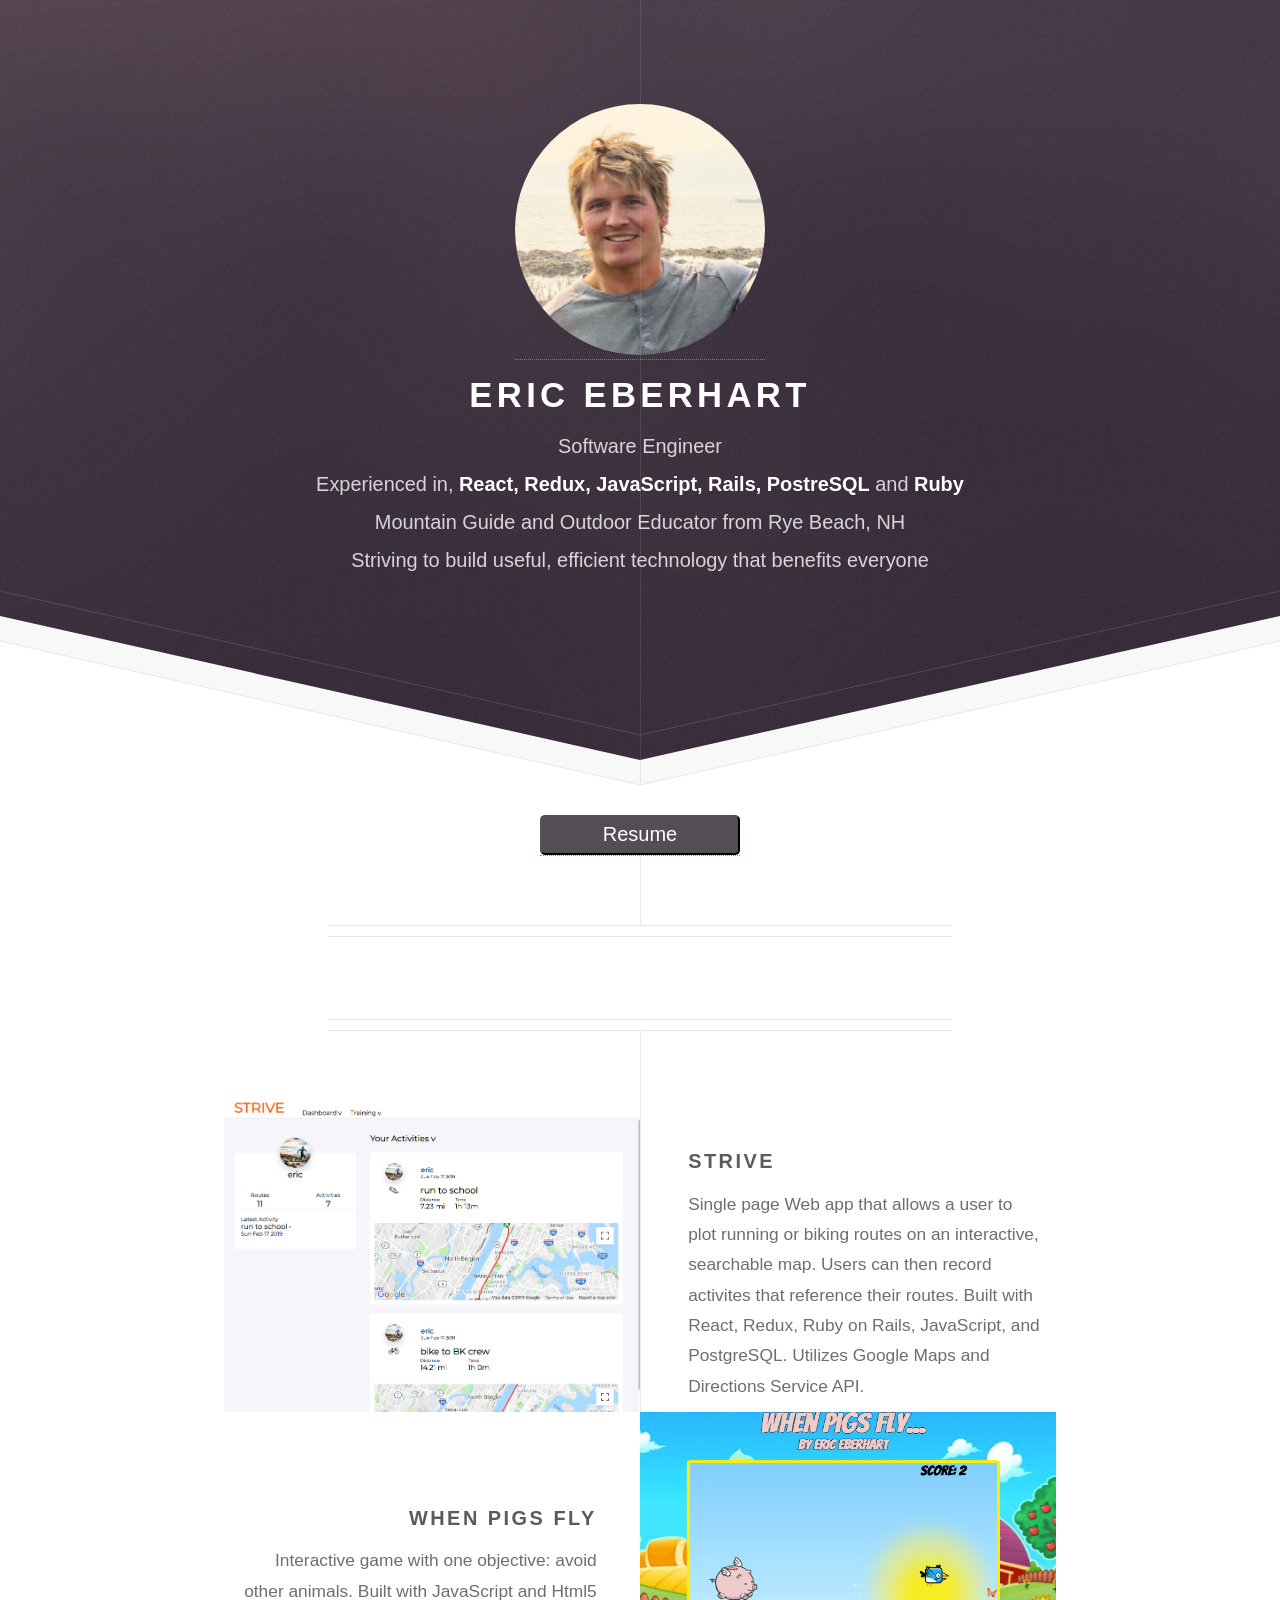
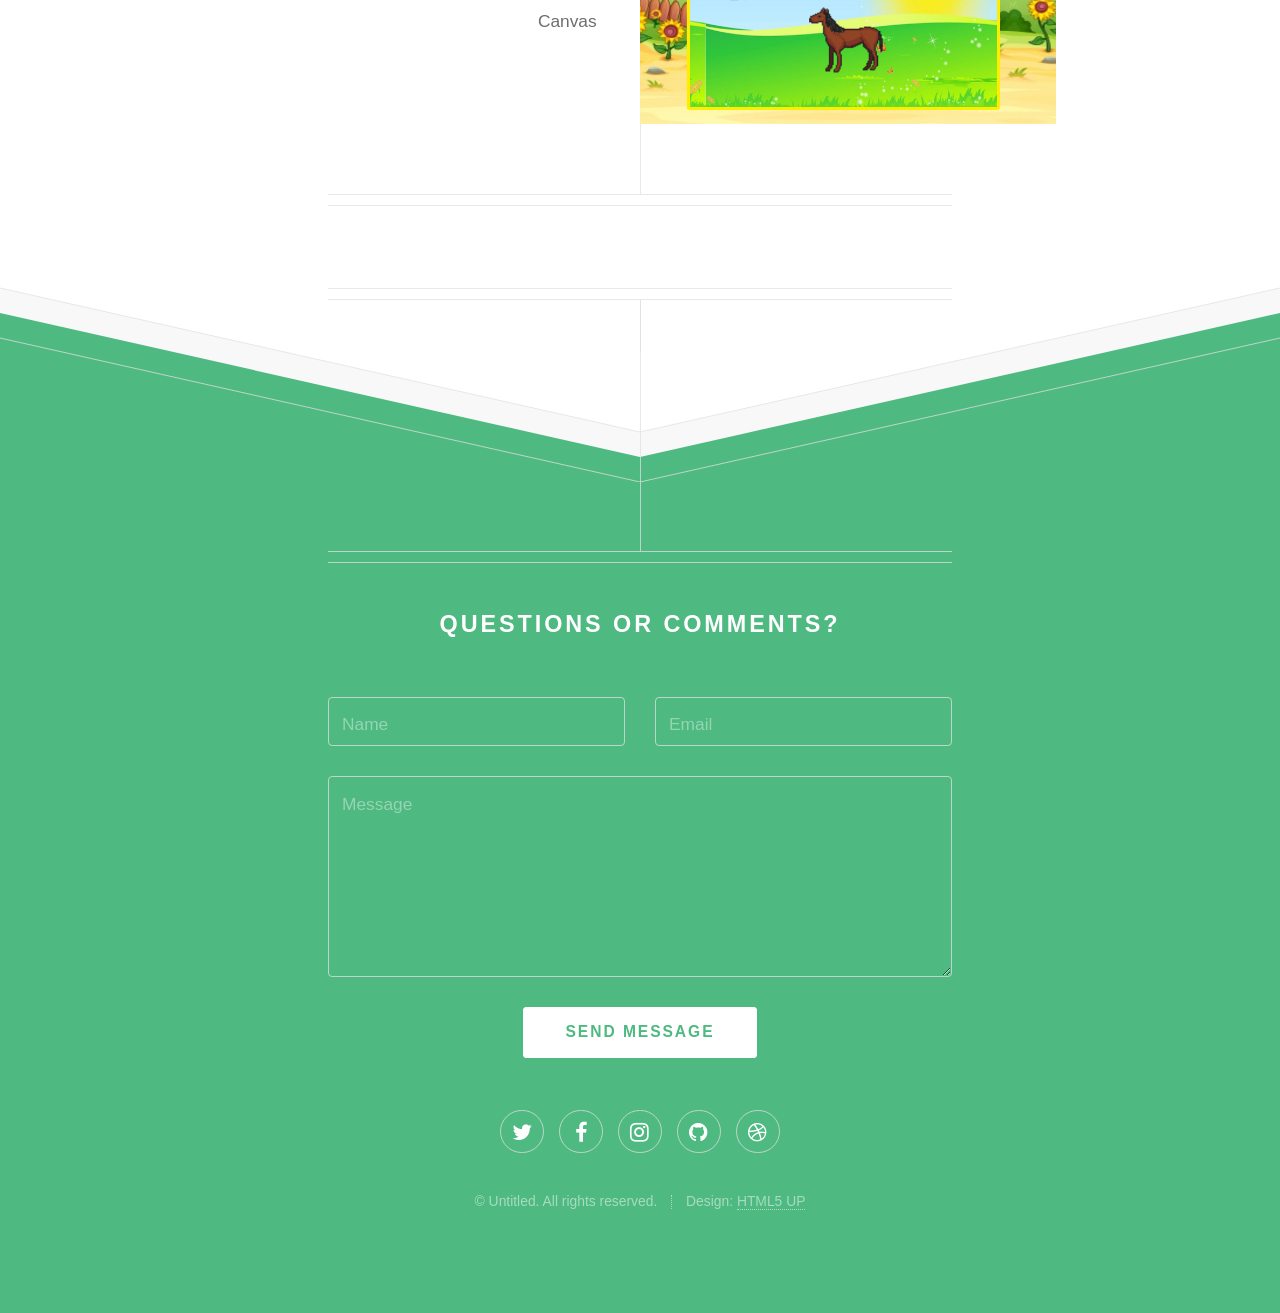
==== index.html @ 96eee47b "add project photots" ====
<!DOCTYPE HTML>
<!--
	Directive by HTML5 UP
	html5up.net | @ajlkn
	Free for personal and commercial use under the CCA 3.0 license (html5up.net/license)
-->
<html>
	<head>
		<link rel="shortcut icon" type="image/png" href="./favicon.png"/>
		<title>Eric Eberhart</title>
		<meta charset="utf-8" />
		<meta name="viewport" content="width=device-width, initial-scale=1, user-scalable=no" />
		<link rel="stylesheet" href="portfolio_site/assets/css/main.css" />
	</head>
	<body class="is-preload">
		<!-- Header -->
			<div id="header">
				<a href="https://www.linkedin.com/in/eric-eberhart-0148a8175/">
					<img class="profile-pic" src="portfolio_site/assets/css/images/profile.png">
				</a>
				<h1>Eric Eberhart</h1>
				<p>Software Engineer</p>
				<p>Experienced in, <strong>React, Redux, JavaScript, Rails, PostreSQL</strong> and <strong>Ruby</strong>
				</p>
				<p>Mountain Guide and Outdoor Educator from Rye Beach, NH</p>
				<p>Striving to build useful, efficient technology that benefits everyone</p>
			</div>
			<div class='resume-btn-div'>
				<a href="https://docs.google.com/document/d/1ve6xY42_sR6_ELf7rHDYX-I1hC0nBrYGN62Ocbxi8YI/edit?usp=sharing"><button id="resume-btn">Resume</button></a>
			</div>
			
		<!-- Main -->
			<div id="main">

				<header class="major container medium">
					
				</header>

				<div class="box alt container">
					<section class="feature left">
						<a href="https://strive-a.herokuapp.com/#/" class="image fa-signal"><img id="strive" src="portfolio_site/images/strive.png" alt="" /></a>
						<div class="content">
							<h3>Strive</h3>
							<p>Single page Web app that allows a user to plot running or biking routes on an interactive, searchable map. Users can then record activites that reference their routes. 
								Built with React, Redux, Ruby on Rails, JavaScript, and PostgreSQL.  Utilizes Google Maps and Directions Service API.</p>
						</div>
					</section>
					<section class="feature right">
						<a href="https://eeberhart40.github.io/when-pigs-fly/" class="image fa-code"><img id="pig" src="portfolio_site/images/pig.png" alt="" /></a>
						<div class="content">
							<h3>When Pigs Fly</h3>
							<p>Interactive game with one objective: avoid other animals. Built with JavaScript and Html5 Canvas</p>
						</div>
					</section>
					<!-- <section class="feature left">
						<a href="#" class="image icon fa-mobile"><img src="portfolio_site/assests/images/pic03.jpg" alt="" /></a>
						<div class="content">
							<h3>The Third Thing</h3>
							<p>Vitae natoque dictum etiam semper magnis enim feugiat amet curabitur tempor orci penatibus. Tellus erat mauris ipsum fermentum etiam vivamus eget. Nunc nibh morbi quis fusce lacus.</p>
						</div>
					</section> -->
				</div>

				<!--
				<div class="box container">
					<header>
						<h2>A lot of generic stuff</h2>
					</header>
					<section>
						<header>
							<h3>Paragraph</h3>
							<p>This is the subtitle for this particular heading</p>
						</header>
						<p>Phasellus nisl nisl, varius id <sup>porttitor sed pellentesque</sup> ac orci. Pellentesque
						habitant <strong>strong</strong> tristique <b>bold</b> et netus <i>italic</i> malesuada <em>emphasized</em> ac turpis egestas. Morbi
						leo suscipit ut. Praesent <sub>id turpis vitae</sub> turpis pretium ultricies. Vestibulum sit
						amet risus elit.</p>
					</section>
					<section>
						<header>
							<h3>Blockquote</h3>
						</header>
						<blockquote>Fringilla nisl. Donec accumsan interdum nisi, quis tincidunt felis sagittis eget.
						tempus euismod. Vestibulum ante ipsum primis in faucibus.</blockquote>
					</section>
					<section>
						<header>
							<h3>Divider</h3>
						</header>
						<p>Donec consectetur vestibulum dolor et pulvinar. Etiam vel felis enim, at viverra
						ligula. Ut porttitor sagittis lorem, quis eleifend nisi ornare vel. Praesent nec orci
						facilisis leo magna. Cras sit amet urna eros, id egestas urna. Quisque aliquam
						tempus euismod. Vestibulum ante ipsum primis in faucibus orci luctus et ultrices
						posuere cubilia.</p>
						<hr />
						<p>Donec consectetur vestibulum dolor et pulvinar. Etiam vel felis enim, at viverra
						ligula. Ut porttitor sagittis lorem, quis eleifend nisi ornare vel. Praesent nec orci
						facilisis leo magna. Cras sit amet urna eros, id egestas urna. Quisque aliquam
						tempus euismod. Vestibulum ante ipsum primis in faucibus orci luctus et ultrices
						posuere cubilia.</p>
					</section>
					<section>
						<header>
							<h3>Unordered List</h3>
						</header>
						<ul class="default">
							<li>Donec consectetur vestibulum dolor et pulvinar. Etiam vel felis enim, at viverra ligula. Ut porttitor sagittis lorem, quis eleifend nisi ornare vel.</li>
							<li>Donec consectetur vestibulum dolor et pulvinar. Etiam vel felis enim, at viverra ligula. Ut porttitor sagittis lorem, quis eleifend nisi ornare vel.</li>
							<li>Donec consectetur vestibulum dolor et pulvinar. Etiam vel felis enim, at viverra ligula. Ut porttitor sagittis lorem, quis eleifend nisi ornare vel.</li>
							<li>Donec consectetur vestibulum dolor et pulvinar. Etiam vel felis enim, at viverra ligula. Ut porttitor sagittis lorem, quis eleifend nisi ornare vel.</li>
						</ul>
					</section>
					<section>
						<header>
							<h3>Ordered List</h3>
						</header>
						<ol class="default">
							<li>Donec consectetur vestibulum dolor et pulvinar. Etiam vel felis enim, at viverra ligula. Ut porttitor sagittis lorem, quis eleifend nisi ornare vel.</li>
							<li>Donec consectetur vestibulum dolor et pulvinar. Etiam vel felis enim, at viverra ligula. Ut porttitor sagittis lorem, quis eleifend nisi ornare vel.</li>
							<li>Donec consectetur vestibulum dolor et pulvinar. Etiam vel felis enim, at viverra ligula. Ut porttitor sagittis lorem, quis eleifend nisi ornare vel.</li>
							<li>Donec consectetur vestibulum dolor et pulvinar. Etiam vel felis enim, at viverra ligula. Ut porttitor sagittis lorem, quis eleifend nisi ornare vel.</li>
						</ol>
					</section>
					<section>
						<header>
							<h3>Table</h3>
						</header>
						<div class="table-wrapper">
							<table class="default">
								<thead>
									<tr>
										<th>ID</th>
										<th>Name</th>
										<th>Description</th>
										<th>Price</th>
									</tr>
								</thead>
								<tbody>
									<tr>
										<td>45815</td>
										<td>Something</td>
										<td>Ut porttitor sagittis lorem, quis eleifend nisi ornare vel.</td>
										<td>29.99</td>
									</tr>
									<tr>
										<td>24524</td>
										<td>Nothing</td>
										<td>Ut porttitor sagittis lorem, quis eleifend nisi ornare vel.</td>
										<td>19.99</td>
									</tr>
									<tr>
										<td>45815</td>
										<td>Something</td>
										<td>Ut porttitor sagittis lorem, quis eleifend nisi ornare vel.</td>
										<td>29.99</td>
									</tr>
									<tr>
										<td>24524</td>
										<td>Nothing</td>
										<td>Ut porttitor sagittis lorem, quis eleifend nisi ornare vel.</td>
										<td>19.99</td>
									</tr>
								</tbody>
								<tfoot>
									<tr>
										<td colspan="3"></td>
										<td>100.00</td>
									</tr>
								</tfoot>
							</table>
						</div>
					</section>
					<section>
						<header>
							<h3>Form</h3>
						</header>
						<form method="post" action="#">
							<div class="row">
								<div class="col-6 col-12-mobilep">
									<label for="name">Name</label>
									<input class="text" type="text" name="name" id="name" value="" placeholder="John Doe" />
								</div>
								<div class="col-6 col-12-mobilep">
									<label for="email">Email</label>
									<input class="text" type="text" name="email" id="email" value="" placeholder="johndoe@domain.tld" />
								</div>
								<div class="col-12">
									<label for="subject">Subject</label>
									<input class="text" type="text" name="subject" id="subject" value="" placeholder="Enter your subject" />
								</div>
								<div class="col-12">
									<label for="subject">Message</label>
									<textarea name="message" id="message" placeholder="Enter your message" rows="6"></textarea>
								</div>
								<div class="col-12">
									<ul class="actions special">
										<li><input type="submit" value="Send" /></li>
										<li><input type="reset" value="Reset" class="alt" /></li>
									</ul>
								</div>
							</div>
						</form>
					</section>
				</div>
				-->

				<footer class="major container medium">
					<!-- <h3>Fun Facts</h3>
					<p></p>
					<ul class="actions special">
						<li><a href="#" class="button">Join our crew</a></li>
					</ul> -->
				</footer>

			</div>

		<!-- Footer -->
			<div id="footer">
				<div class="container medium">

					<header class="major last">
						<h2>Questions or comments?</h2>
					</header>

					<form method="post" action="#">
						<div class="row">
							<div class="col-6 col-12-mobilep">
								<input type="text" name="name" placeholder="Name" />
							</div>
							<div class="col-6 col-12-mobilep">
								<input type="email" name="email" placeholder="Email" />
							</div>
							<div class="col-12">
								<textarea name="message" placeholder="Message" rows="6"></textarea>
							</div>
							<div class="col-12">
								<ul class="actions special">
									<li><input type="submit" value="Send Message" /></li>
								</ul>
							</div>
						</div>
					</form>

					<ul class="icons">
						<li><a href="#" class="icon fa-twitter"><span class="label">Twitter</span></a></li>
						<li><a href="#" class="icon fa-facebook"><span class="label">Facebook</span></a></li>
						<li><a href="#" class="icon fa-instagram"><span class="label">Instagram</span></a></li>
						<li><a href="#" class="icon fa-github"><span class="label">Github</span></a></li>
						<li><a href="#" class="icon fa-dribbble"><span class="label">Dribbble</span></a></li>
					</ul>

					<ul class="copyright">
						<li>&copy; Untitled. All rights reserved.</li><li>Design: <a href="http://html5up.net">HTML5 UP</a></li>
					</ul>

				</div>
			</div>

		<!-- Scripts -->
			<script src="assets/js/jquery.min.js"></script>
			<script src="assets/js/browser.min.js"></script>
			<script src="assets/js/breakpoints.min.js"></script>
			<script src="assets/js/util.js"></script>
			<script src="assets/js/main.js"></script>

	</body>
</html>
---- portfolio_site/assets/css/main.css ----
@import url("font-awesome.min.css");
@import url("https://fonts.googleapis.com/css?family=Source+Sans+Pro:300,300italic,400,400italic,600,600italic,700,700italic");

/*
	Directive by HTML5 UP
	html5up.net | @ajlkn
	Free for personal and commercial use under the CCA 3.0 license (html5up.net/license)
*/


.profile-pic{
	width: 250px;
	height: auto;
	border-radius: 50%;
}

.resume-btn-div{
	padding-top: 30px;
	display: flex;
	justify-content: center;
}

#resume-btn{
	
	background:#534d55;
	font-family: 'Montserrat', sans-serif;
	width: 200px;
	height: 40px;
	color: white;
	font-size:20px;
	cursor: pointer;
	border-radius: 5px;
}

html, body, div, span, applet, object,
iframe, h1, h2, h3, h4, h5, h6, p, blockquote,
pre, a, abbr, acronym, address, big, cite,
code, del, dfn, em, img, ins, kbd, q, s, samp,
small, strike, strong, sub, sup, tt, var, b,
u, i, center, dl, dt, dd, ol, ul, li, fieldset,
form, label, legend, table, caption, tbody,
tfoot, thead, tr, th, td, article, aside,
canvas, details, embed, figure, figcaption,
footer, header, hgroup, menu, nav, output, ruby,
section, summary, time, mark, audio, video {
	margin: 0;
	padding: 0;
	border: 0;
	font-size: 100%;
	font: inherit;
	vertical-align: baseline;}

article, aside, details, figcaption, figure,
footer, header, hgroup, menu, nav, section {
	display: block;}

body {
	line-height: 1;
}

ol, ul {
	list-style: none;
}

blockquote, q {
	quotes: none;
}

	blockquote:before, blockquote:after, q:before, q:after {
		content: '';
		content: none;
	}

table {
	border-collapse: collapse;
	border-spacing: 0;
}

body {
	-webkit-text-size-adjust: none;
}

mark {
	background-color: transparent;
	color: inherit;
}

input::-moz-focus-inner {
	border: 0;
	padding: 0;
}

input, select, textarea {
	-moz-appearance: none;
	-webkit-appearance: none;
	-ms-appearance: none;
	appearance: none;
}

/* Basic */

	html {
		box-sizing: border-box;
	}

	*, *:before, *:after {
		box-sizing: inherit;
	}

	html, body {
		height: 100%;
	}

	body {
		background: #ffffff;
	}

		body.is-preload *, body.is-preload *:before, body.is-preload *:after {
			-moz-animation: none !important;
			-webkit-animation: none !important;
			-ms-animation: none !important;
			animation: none !important;
			-moz-transition: none !important;
			-webkit-transition: none !important;
			-ms-transition: none !important;
			transition: none !important;
		}

	body, input, select, textarea {
		color: #6e6e6e;
		font-family: 'Montserrat', sans-serif;
		font-size: 16pt;
		font-weight: 400;
		line-height: 1.75em;
	}

	a {
		-moz-transition: color 0.2s ease-in-out, border-bottom-color 0.2s ease-in-out;
		-webkit-transition: color 0.2s ease-in-out, border-bottom-color 0.2s ease-in-out;
		-ms-transition: color 0.2s ease-in-out, border-bottom-color 0.2s ease-in-out;
		transition: color 0.2s ease-in-out, border-bottom-color 0.2s ease-in-out;
		border-bottom: dotted 1px;
		color: #4eb980;
		text-decoration: none;
	}

		a:hover {
			border-bottom-color: transparent;
		}

	strong, b {
		font-weight: 600;
		color: #5b5b5b;
	}

	em, i {
		font-style: italic;
	}

	p, ul, ol, dl, table, blockquote, form {
		margin: 0 0 2em 0;
	}

	h1, h2, h3, h4, h5, h6 {
		color: #5b5b5b;
		font-weight: 700;
		letter-spacing: 0.125em;
		line-height: 1.75em;
		margin-bottom: 1em;
		text-transform: uppercase;
		text-align: center;
	}

		h1 a, h2 a, h3 a, h4 a, h5 a, h6 a {
			color: inherit;
			text-decoration: none;
		}

	h2 {
		font-size: 1.75em;
	}

	h3 {
		font-size: 1.5em;
	}

	sub {
		font-size: 0.8em;
		position: relative;
		top: 0.5em;
	}

	sup {
		font-size: 0.8em;
		position: relative;
		top: -0.5em;
	}

	hr {
		border: 0;
		border-top: solid 1px rgba(224, 224, 224, 0.75);
		margin-bottom: 1.5em;
	}

	blockquote {
		border-left: solid 0.5em rgba(224, 224, 224, 0.75);
		font-style: italic;
		padding: 1em 0 1em 2em;
	}

/* Container */

	.container {
		margin: 0 auto;
		max-width: 100%;
		width: 51em;
	}

		.container.medium {
			width: 38.25em;
		}

		@media screen and (max-width: 1280px) {

			.container {
				width: 48em;
			}

				.container.medium {
					width: 36em;
				}

		}

		@media screen and (max-width: 980px) {

			.container {
				width: 95%;
			}

				.container.medium {
					width: 71.25%;
				}

		}

		@media screen and (max-width: 840px) {

			.container {
				width: 95% !important;
			}

		}

		@media screen and (max-width: 736px) {

			.container {
				width: 90% !important;
			}

		}

		@media screen and (max-width: 480px) {

			.container {
				width: 100% !important;
			}

		}

/* Row */

	.row {
		display: flex;
		flex-wrap: wrap;
		box-sizing: border-box;
		align-items: stretch;
	}

		.row > * {
			box-sizing: border-box;
		}

		.row.gtr-uniform > * > :last-child {
			margin-bottom: 0;
		}

		.row.aln-left {
			justify-content: flex-start;
		}

		.row.aln-center {
			justify-content: center;
		}

		.row.aln-right {
			justify-content: flex-end;
		}

		.row.aln-top {
			align-items: flex-start;
		}

		.row.aln-middle {
			align-items: center;
		}

		.row.aln-bottom {
			align-items: flex-end;
		}

		.row > .imp {
			order: -1;
		}

		.row > .col-1 {
			width: 8.3333333333%;
		}

		.row > .off-1 {
			margin-left: 8.3333333333%;
		}

		.row > .col-2 {
			width: 16.6666666667%;
		}

		.row > .off-2 {
			margin-left: 16.6666666667%;
		}

		.row > .col-3 {
			width: 25%;
		}

		.row > .off-3 {
			margin-left: 25%;
		}

		.row > .col-4 {
			width: 33.3333333333%;
		}

		.row > .off-4 {
			margin-left: 33.3333333333%;
		}

		.row > .col-5 {
			width: 41.6666666667%;
		}

		.row > .off-5 {
			margin-left: 41.6666666667%;
		}

		.row > .col-6 {
			width: 50%;
		}

		.row > .off-6 {
			margin-left: 50%;
		}

		.row > .col-7 {
			width: 58.3333333333%;
		}

		.row > .off-7 {
			margin-left: 58.3333333333%;
		}

		.row > .col-8 {
			width: 66.6666666667%;
		}

		.row > .off-8 {
			margin-left: 66.6666666667%;
		}

		.row > .col-9 {
			width: 75%;
		}

		.row > .off-9 {
			margin-left: 75%;
		}

		.row > .col-10 {
			width: 83.3333333333%;
		}

		.row > .off-10 {
			margin-left: 83.3333333333%;
		}

		.row > .col-11 {
			width: 91.6666666667%;
		}

		.row > .off-11 {
			margin-left: 91.6666666667%;
		}

		.row > .col-12 {
			width: 100%;
		}

		.row > .off-12 {
			margin-left: 100%;
		}

		.row.gtr-0 {
			margin-top: 0px;
			margin-left: 0px;
		}

			.row.gtr-0 > * {
				padding: 0px 0 0 0px;
			}

			.row.gtr-0.gtr-uniform {
				margin-top: 0px;
			}

				.row.gtr-0.gtr-uniform > * {
					padding-top: 0px;
				}

		.row.gtr-25 {
			margin-top: -7.5px;
			margin-left: -7.5px;
		}

			.row.gtr-25 > * {
				padding: 7.5px 0 0 7.5px;
			}

			.row.gtr-25.gtr-uniform {
				margin-top: -7.5px;
			}

				.row.gtr-25.gtr-uniform > * {
					padding-top: 7.5px;
				}

		.row.gtr-50 {
			margin-top: -15px;
			margin-left: -15px;
		}

			.row.gtr-50 > * {
				padding: 15px 0 0 15px;
			}

			.row.gtr-50.gtr-uniform {
				margin-top: -15px;
			}

				.row.gtr-50.gtr-uniform > * {
					padding-top: 15px;
				}

		.row {
			margin-top: -30px;
			margin-left: -30px;
		}

			.row > * {
				padding: 30px 0 0 30px;
			}

			.row.gtr-uniform {
				margin-top: -30px;
			}

				.row.gtr-uniform > * {
					padding-top: 30px;
				}

		.row.gtr-150 {
			margin-top: -45px;
			margin-left: -45px;
		}

			.row.gtr-150 > * {
				padding: 45px 0 0 45px;
			}

			.row.gtr-150.gtr-uniform {
				margin-top: -45px;
			}

				.row.gtr-150.gtr-uniform > * {
					padding-top: 45px;
				}

		.row.gtr-200 {
			margin-top: -60px;
			margin-left: -60px;
		}

			.row.gtr-200 > * {
				padding: 60px 0 0 60px;
			}

			.row.gtr-200.gtr-uniform {
				margin-top: -60px;
			}

				.row.gtr-200.gtr-uniform > * {
					padding-top: 60px;
				}

		@media screen and (max-width: 1680px) {

			.row {
				display: flex;
				flex-wrap: wrap;
				box-sizing: border-box;
				align-items: stretch;
			}

				.row > * {
					box-sizing: border-box;
				}

				.row.gtr-uniform > * > :last-child {
					margin-bottom: 0;
				}

				.row.aln-left {
					justify-content: flex-start;
				}

				.row.aln-center {
					justify-content: center;
				}

				.row.aln-right {
					justify-content: flex-end;
				}

				.row.aln-top {
					align-items: flex-start;
				}

				.row.aln-middle {
					align-items: center;
				}

				.row.aln-bottom {
					align-items: flex-end;
				}

				.row > .imp-wide {
					order: -1;
				}

				.row > .col-1-wide {
					width: 8.3333333333%;
				}

				.row > .off-1-wide {
					margin-left: 8.3333333333%;
				}

				.row > .col-2-wide {
					width: 16.6666666667%;
				}

				.row > .off-2-wide {
					margin-left: 16.6666666667%;
				}

				.row > .col-3-wide {
					width: 25%;
				}

				.row > .off-3-wide {
					margin-left: 25%;
				}

				.row > .col-4-wide {
					width: 33.3333333333%;
				}

				.row > .off-4-wide {
					margin-left: 33.3333333333%;
				}

				.row > .col-5-wide {
					width: 41.6666666667%;
				}

				.row > .off-5-wide {
					margin-left: 41.6666666667%;
				}

				.row > .col-6-wide {
					width: 50%;
				}

				.row > .off-6-wide {
					margin-left: 50%;
				}

				.row > .col-7-wide {
					width: 58.3333333333%;
				}

				.row > .off-7-wide {
					margin-left: 58.3333333333%;
				}

				.row > .col-8-wide {
					width: 66.6666666667%;
				}

				.row > .off-8-wide {
					margin-left: 66.6666666667%;
				}

				.row > .col-9-wide {
					width: 75%;
				}

				.row > .off-9-wide {
					margin-left: 75%;
				}

				.row > .col-10-wide {
					width: 83.3333333333%;
				}

				.row > .off-10-wide {
					margin-left: 83.3333333333%;
				}

				.row > .col-11-wide {
					width: 91.6666666667%;
				}

				.row > .off-11-wide {
					margin-left: 91.6666666667%;
				}

				.row > .col-12-wide {
					width: 100%;
				}

				.row > .off-12-wide {
					margin-left: 100%;
				}

				.row.gtr-0 {
					margin-top: 0px;
					margin-left: 0px;
				}

					.row.gtr-0 > * {
						padding: 0px 0 0 0px;
					}

					.row.gtr-0.gtr-uniform {
						margin-top: 0px;
					}

						.row.gtr-0.gtr-uniform > * {
							padding-top: 0px;
						}

				.row.gtr-25 {
					margin-top: -7.5px;
					margin-left: -7.5px;
				}

					.row.gtr-25 > * {
						padding: 7.5px 0 0 7.5px;
					}

					.row.gtr-25.gtr-uniform {
						margin-top: -7.5px;
					}

						.row.gtr-25.gtr-uniform > * {
							padding-top: 7.5px;
						}

				.row.gtr-50 {
					margin-top: -15px;
					margin-left: -15px;
				}

					.row.gtr-50 > * {
						padding: 15px 0 0 15px;
					}

					.row.gtr-50.gtr-uniform {
						margin-top: -15px;
					}

						.row.gtr-50.gtr-uniform > * {
							padding-top: 15px;
						}

				.row {
					margin-top: -30px;
					margin-left: -30px;
				}

					.row > * {
						padding: 30px 0 0 30px;
					}

					.row.gtr-uniform {
						margin-top: -30px;
					}

						.row.gtr-uniform > * {
							padding-top: 30px;
						}

				.row.gtr-150 {
					margin-top: -45px;
					margin-left: -45px;
				}

					.row.gtr-150 > * {
						padding: 45px 0 0 45px;
					}

					.row.gtr-150.gtr-uniform {
						margin-top: -45px;
					}

						.row.gtr-150.gtr-uniform > * {
							padding-top: 45px;
						}

				.row.gtr-200 {
					margin-top: -60px;
					margin-left: -60px;
				}

					.row.gtr-200 > * {
						padding: 60px 0 0 60px;
					}

					.row.gtr-200.gtr-uniform {
						margin-top: -60px;
					}

						.row.gtr-200.gtr-uniform > * {
							padding-top: 60px;
						}

		}

		@media screen and (max-width: 1280px) {

			.row {
				display: flex;
				flex-wrap: wrap;
				box-sizing: border-box;
				align-items: stretch;
			}

				.row > * {
					box-sizing: border-box;
				}

				.row.gtr-uniform > * > :last-child {
					margin-bottom: 0;
				}

				.row.aln-left {
					justify-content: flex-start;
				}

				.row.aln-center {
					justify-content: center;
				}

				.row.aln-right {
					justify-content: flex-end;
				}

				.row.aln-top {
					align-items: flex-start;
				}

				.row.aln-middle {
					align-items: center;
				}

				.row.aln-bottom {
					align-items: flex-end;
				}

				.row > .imp-normal {
					order: -1;
				}

				.row > .col-1-normal {
					width: 8.3333333333%;
				}

				.row > .off-1-normal {
					margin-left: 8.3333333333%;
				}

				.row > .col-2-normal {
					width: 16.6666666667%;
				}

				.row > .off-2-normal {
					margin-left: 16.6666666667%;
				}

				.row > .col-3-normal {
					width: 25%;
				}

				.row > .off-3-normal {
					margin-left: 25%;
				}

				.row > .col-4-normal {
					width: 33.3333333333%;
				}

				.row > .off-4-normal {
					margin-left: 33.3333333333%;
				}

				.row > .col-5-normal {
					width: 41.6666666667%;
				}

				.row > .off-5-normal {
					margin-left: 41.6666666667%;
				}

				.row > .col-6-normal {
					width: 50%;
				}

				.row > .off-6-normal {
					margin-left: 50%;
				}

				.row > .col-7-normal {
					width: 58.3333333333%;
				}

				.row > .off-7-normal {
					margin-left: 58.3333333333%;
				}

				.row > .col-8-normal {
					width: 66.6666666667%;
				}

				.row > .off-8-normal {
					margin-left: 66.6666666667%;
				}

				.row > .col-9-normal {
					width: 75%;
				}

				.row > .off-9-normal {
					margin-left: 75%;
				}

				.row > .col-10-normal {
					width: 83.3333333333%;
				}

				.row > .off-10-normal {
					margin-left: 83.3333333333%;
				}

				.row > .col-11-normal {
					width: 91.6666666667%;
				}

				.row > .off-11-normal {
					margin-left: 91.6666666667%;
				}

				.row > .col-12-normal {
					width: 100%;
				}

				.row > .off-12-normal {
					margin-left: 100%;
				}

				.row.gtr-0 {
					margin-top: 0px;
					margin-left: 0px;
				}

					.row.gtr-0 > * {
						padding: 0px 0 0 0px;
					}

					.row.gtr-0.gtr-uniform {
						margin-top: 0px;
					}

						.row.gtr-0.gtr-uniform > * {
							padding-top: 0px;
						}

				.row.gtr-25 {
					margin-top: -7.5px;
					margin-left: -7.5px;
				}

					.row.gtr-25 > * {
						padding: 7.5px 0 0 7.5px;
					}

					.row.gtr-25.gtr-uniform {
						margin-top: -7.5px;
					}

						.row.gtr-25.gtr-uniform > * {
							padding-top: 7.5px;
						}

				.row.gtr-50 {
					margin-top: -15px;
					margin-left: -15px;
				}

					.row.gtr-50 > * {
						padding: 15px 0 0 15px;
					}

					.row.gtr-50.gtr-uniform {
						margin-top: -15px;
					}

						.row.gtr-50.gtr-uniform > * {
							padding-top: 15px;
						}

				.row {
					margin-top: -30px;
					margin-left: -30px;
				}

					.row > * {
						padding: 30px 0 0 30px;
					}

					.row.gtr-uniform {
						margin-top: -30px;
					}

						.row.gtr-uniform > * {
							padding-top: 30px;
						}

				.row.gtr-150 {
					margin-top: -45px;
					margin-left: -45px;
				}

					.row.gtr-150 > * {
						padding: 45px 0 0 45px;
					}

					.row.gtr-150.gtr-uniform {
						margin-top: -45px;
					}

						.row.gtr-150.gtr-uniform > * {
							padding-top: 45px;
						}

				.row.gtr-200 {
					margin-top: -60px;
					margin-left: -60px;
				}

					.row.gtr-200 > * {
						padding: 60px 0 0 60px;
					}

					.row.gtr-200.gtr-uniform {
						margin-top: -60px;
					}

						.row.gtr-200.gtr-uniform > * {
							padding-top: 60px;
						}

		}

		@media screen and (max-width: 980px) {

			.row {
				display: flex;
				flex-wrap: wrap;
				box-sizing: border-box;
				align-items: stretch;
			}

				.row > * {
					box-sizing: border-box;
				}

				.row.gtr-uniform > * > :last-child {
					margin-bottom: 0;
				}

				.row.aln-left {
					justify-content: flex-start;
				}

				.row.aln-center {
					justify-content: center;
				}

				.row.aln-right {
					justify-content: flex-end;
				}

				.row.aln-top {
					align-items: flex-start;
				}

				.row.aln-middle {
					align-items: center;
				}

				.row.aln-bottom {
					align-items: flex-end;
				}

				.row > .imp-narrow {
					order: -1;
				}

				.row > .col-1-narrow {
					width: 8.3333333333%;
				}

				.row > .off-1-narrow {
					margin-left: 8.3333333333%;
				}

				.row > .col-2-narrow {
					width: 16.6666666667%;
				}

				.row > .off-2-narrow {
					margin-left: 16.6666666667%;
				}

				.row > .col-3-narrow {
					width: 25%;
				}

				.row > .off-3-narrow {
					margin-left: 25%;
				}

				.row > .col-4-narrow {
					width: 33.3333333333%;
				}

				.row > .off-4-narrow {
					margin-left: 33.3333333333%;
				}

				.row > .col-5-narrow {
					width: 41.6666666667%;
				}

				.row > .off-5-narrow {
					margin-left: 41.6666666667%;
				}

				.row > .col-6-narrow {
					width: 50%;
				}

				.row > .off-6-narrow {
					margin-left: 50%;
				}

				.row > .col-7-narrow {
					width: 58.3333333333%;
				}

				.row > .off-7-narrow {
					margin-left: 58.3333333333%;
				}

				.row > .col-8-narrow {
					width: 66.6666666667%;
				}

				.row > .off-8-narrow {
					margin-left: 66.6666666667%;
				}

				.row > .col-9-narrow {
					width: 75%;
				}

				.row > .off-9-narrow {
					margin-left: 75%;
				}

				.row > .col-10-narrow {
					width: 83.3333333333%;
				}

				.row > .off-10-narrow {
					margin-left: 83.3333333333%;
				}

				.row > .col-11-narrow {
					width: 91.6666666667%;
				}

				.row > .off-11-narrow {
					margin-left: 91.6666666667%;
				}

				.row > .col-12-narrow {
					width: 100%;
				}

				.row > .off-12-narrow {
					margin-left: 100%;
				}

				.row.gtr-0 {
					margin-top: 0px;
					margin-left: 0px;
				}

					.row.gtr-0 > * {
						padding: 0px 0 0 0px;
					}

					.row.gtr-0.gtr-uniform {
						margin-top: 0px;
					}

						.row.gtr-0.gtr-uniform > * {
							padding-top: 0px;
						}

				.row.gtr-25 {
					margin-top: -7.5px;
					margin-left: -7.5px;
				}

					.row.gtr-25 > * {
						padding: 7.5px 0 0 7.5px;
					}

					.row.gtr-25.gtr-uniform {
						margin-top: -7.5px;
					}

						.row.gtr-25.gtr-uniform > * {
							padding-top: 7.5px;
						}

				.row.gtr-50 {
					margin-top: -15px;
					margin-left: -15px;
				}

					.row.gtr-50 > * {
						padding: 15px 0 0 15px;
					}

					.row.gtr-50.gtr-uniform {
						margin-top: -15px;
					}

						.row.gtr-50.gtr-uniform > * {
							padding-top: 15px;
						}

				.row {
					margin-top: -30px;
					margin-left: -30px;
				}

					.row > * {
						padding: 30px 0 0 30px;
					}

					.row.gtr-uniform {
						margin-top: -30px;
					}

						.row.gtr-uniform > * {
							padding-top: 30px;
						}

				.row.gtr-150 {
					margin-top: -45px;
					margin-left: -45px;
				}

					.row.gtr-150 > * {
						padding: 45px 0 0 45px;
					}

					.row.gtr-150.gtr-uniform {
						margin-top: -45px;
					}

						.row.gtr-150.gtr-uniform > * {
							padding-top: 45px;
						}

				.row.gtr-200 {
					margin-top: -60px;
					margin-left: -60px;
				}

					.row.gtr-200 > * {
						padding: 60px 0 0 60px;
					}

					.row.gtr-200.gtr-uniform {
						margin-top: -60px;
					}

						.row.gtr-200.gtr-uniform > * {
							padding-top: 60px;
						}

		}

		@media screen and (max-width: 840px) {

			.row {
				display: flex;
				flex-wrap: wrap;
				box-sizing: border-box;
				align-items: stretch;
			}

				.row > * {
					box-sizing: border-box;
				}

				.row.gtr-uniform > * > :last-child {
					margin-bottom: 0;
				}

				.row.aln-left {
					justify-content: flex-start;
				}

				.row.aln-center {
					justify-content: center;
				}

				.row.aln-right {
					justify-content: flex-end;
				}

				.row.aln-top {
					align-items: flex-start;
				}

				.row.aln-middle {
					align-items: center;
				}

				.row.aln-bottom {
					align-items: flex-end;
				}

				.row > .imp-narrower {
					order: -1;
				}

				.row > .col-1-narrower {
					width: 8.3333333333%;
				}

				.row > .off-1-narrower {
					margin-left: 8.3333333333%;
				}

				.row > .col-2-narrower {
					width: 16.6666666667%;
				}

				.row > .off-2-narrower {
					margin-left: 16.6666666667%;
				}

				.row > .col-3-narrower {
					width: 25%;
				}

				.row > .off-3-narrower {
					margin-left: 25%;
				}

				.row > .col-4-narrower {
					width: 33.3333333333%;
				}

				.row > .off-4-narrower {
					margin-left: 33.3333333333%;
				}

				.row > .col-5-narrower {
					width: 41.6666666667%;
				}

				.row > .off-5-narrower {
					margin-left: 41.6666666667%;
				}

				.row > .col-6-narrower {
					width: 50%;
				}

				.row > .off-6-narrower {
					margin-left: 50%;
				}

				.row > .col-7-narrower {
					width: 58.3333333333%;
				}

				.row > .off-7-narrower {
					margin-left: 58.3333333333%;
				}

				.row > .col-8-narrower {
					width: 66.6666666667%;
				}

				.row > .off-8-narrower {
					margin-left: 66.6666666667%;
				}

				.row > .col-9-narrower {
					width: 75%;
				}

				.row > .off-9-narrower {
					margin-left: 75%;
				}

				.row > .col-10-narrower {
					width: 83.3333333333%;
				}

				.row > .off-10-narrower {
					margin-left: 83.3333333333%;
				}

				.row > .col-11-narrower {
					width: 91.6666666667%;
				}

				.row > .off-11-narrower {
					margin-left: 91.6666666667%;
				}

				.row > .col-12-narrower {
					width: 100%;
				}

				.row > .off-12-narrower {
					margin-left: 100%;
				}

				.row.gtr-0 {
					margin-top: 0px;
					margin-left: 0px;
				}

					.row.gtr-0 > * {
						padding: 0px 0 0 0px;
					}

					.row.gtr-0.gtr-uniform {
						margin-top: 0px;
					}

						.row.gtr-0.gtr-uniform > * {
							padding-top: 0px;
						}

				.row.gtr-25 {
					margin-top: -5px;
					margin-left: -5px;
				}

					.row.gtr-25 > * {
						padding: 5px 0 0 5px;
					}

					.row.gtr-25.gtr-uniform {
						margin-top: -5px;
					}

						.row.gtr-25.gtr-uniform > * {
							padding-top: 5px;
						}

				.row.gtr-50 {
					margin-top: -10px;
					margin-left: -10px;
				}

					.row.gtr-50 > * {
						padding: 10px 0 0 10px;
					}

					.row.gtr-50.gtr-uniform {
						margin-top: -10px;
					}

						.row.gtr-50.gtr-uniform > * {
							padding-top: 10px;
						}

				.row {
					margin-top: -20px;
					margin-left: -20px;
				}

					.row > * {
						padding: 20px 0 0 20px;
					}

					.row.gtr-uniform {
						margin-top: -20px;
					}

						.row.gtr-uniform > * {
							padding-top: 20px;
						}

				.row.gtr-150 {
					margin-top: -30px;
					margin-left: -30px;
				}

					.row.gtr-150 > * {
						padding: 30px 0 0 30px;
					}

					.row.gtr-150.gtr-uniform {
						margin-top: -30px;
					}

						.row.gtr-150.gtr-uniform > * {
							padding-top: 30px;
						}

				.row.gtr-200 {
					margin-top: -40px;
					margin-left: -40px;
				}

					.row.gtr-200 > * {
						padding: 40px 0 0 40px;
					}

					.row.gtr-200.gtr-uniform {
						margin-top: -40px;
					}

						.row.gtr-200.gtr-uniform > * {
							padding-top: 40px;
						}

		}

		@media screen and (max-width: 736px) {

			.row {
				display: flex;
				flex-wrap: wrap;
				box-sizing: border-box;
				align-items: stretch;
			}

				.row > * {
					box-sizing: border-box;
				}

				.row.gtr-uniform > * > :last-child {
					margin-bottom: 0;
				}

				.row.aln-left {
					justify-content: flex-start;
				}

				.row.aln-center {
					justify-content: center;
				}

				.row.aln-right {
					justify-content: flex-end;
				}

				.row.aln-top {
					align-items: flex-start;
				}

				.row.aln-middle {
					align-items: center;
				}

				.row.aln-bottom {
					align-items: flex-end;
				}

				.row > .imp-mobile {
					order: -1;
				}

				.row > .col-1-mobile {
					width: 8.3333333333%;
				}

				.row > .off-1-mobile {
					margin-left: 8.3333333333%;
				}

				.row > .col-2-mobile {
					width: 16.6666666667%;
				}

				.row > .off-2-mobile {
					margin-left: 16.6666666667%;
				}

				.row > .col-3-mobile {
					width: 25%;
				}

				.row > .off-3-mobile {
					margin-left: 25%;
				}

				.row > .col-4-mobile {
					width: 33.3333333333%;
				}

				.row > .off-4-mobile {
					margin-left: 33.3333333333%;
				}

				.row > .col-5-mobile {
					width: 41.6666666667%;
				}

				.row > .off-5-mobile {
					margin-left: 41.6666666667%;
				}

				.row > .col-6-mobile {
					width: 50%;
				}

				.row > .off-6-mobile {
					margin-left: 50%;
				}

				.row > .col-7-mobile {
					width: 58.3333333333%;
				}

				.row > .off-7-mobile {
					margin-left: 58.3333333333%;
				}

				.row > .col-8-mobile {
					width: 66.6666666667%;
				}

				.row > .off-8-mobile {
					margin-left: 66.6666666667%;
				}

				.row > .col-9-mobile {
					width: 75%;
				}

				.row > .off-9-mobile {
					margin-left: 75%;
				}

				.row > .col-10-mobile {
					width: 83.3333333333%;
				}

				.row > .off-10-mobile {
					margin-left: 83.3333333333%;
				}

				.row > .col-11-mobile {
					width: 91.6666666667%;
				}

				.row > .off-11-mobile {
					margin-left: 91.6666666667%;
				}

				.row > .col-12-mobile {
					width: 100%;
				}

				.row > .off-12-mobile {
					margin-left: 100%;
				}

				.row.gtr-0 {
					margin-top: 0px;
					margin-left: 0px;
				}

					.row.gtr-0 > * {
						padding: 0px 0 0 0px;
					}

					.row.gtr-0.gtr-uniform {
						margin-top: 0px;
					}

						.row.gtr-0.gtr-uniform > * {
							padding-top: 0px;
						}

				.row.gtr-25 {
					margin-top: -57.5px;
					margin-left: -5px;
				}

					.row.gtr-25 > * {
						padding: 57.5px 0 0 5px;
					}

					.row.gtr-25.gtr-uniform {
						margin-top: -5px;
					}

						.row.gtr-25.gtr-uniform > * {
							padding-top: 5px;
						}

				.row.gtr-50 {
					margin-top: -115px;
					margin-left: -10px;
				}

					.row.gtr-50 > * {
						padding: 115px 0 0 10px;
					}

					.row.gtr-50.gtr-uniform {
						margin-top: -10px;
					}

						.row.gtr-50.gtr-uniform > * {
							padding-top: 10px;
						}

				.row {
					margin-top: -230px;
					margin-left: -20px;
				}

					.row > * {
						padding: 230px 0 0 20px;
					}

					.row.gtr-uniform {
						margin-top: -20px;
					}

						.row.gtr-uniform > * {
							padding-top: 20px;
						}

				.row.gtr-150 {
					margin-top: -345px;
					margin-left: -30px;
				}

					.row.gtr-150 > * {
						padding: 345px 0 0 30px;
					}

					.row.gtr-150.gtr-uniform {
						margin-top: -30px;
					}

						.row.gtr-150.gtr-uniform > * {
							padding-top: 30px;
						}

				.row.gtr-200 {
					margin-top: -460px;
					margin-left: -40px;
				}

					.row.gtr-200 > * {
						padding: 460px 0 0 40px;
					}

					.row.gtr-200.gtr-uniform {
						margin-top: -40px;
					}

						.row.gtr-200.gtr-uniform > * {
							padding-top: 40px;
						}

		}

		@media screen and (max-width: 480px) {

			.row {
				display: flex;
				flex-wrap: wrap;
				box-sizing: border-box;
				align-items: stretch;
			}

				.row > * {
					box-sizing: border-box;
				}

				.row.gtr-uniform > * > :last-child {
					margin-bottom: 0;
				}

				.row.aln-left {
					justify-content: flex-start;
				}

				.row.aln-center {
					justify-content: center;
				}

				.row.aln-right {
					justify-content: flex-end;
				}

				.row.aln-top {
					align-items: flex-start;
				}

				.row.aln-middle {
					align-items: center;
				}

				.row.aln-bottom {
					align-items: flex-end;
				}

				.row > .imp-mobilep {
					order: -1;
				}

				.row > .col-1-mobilep {
					width: 8.3333333333%;
				}

				.row > .off-1-mobilep {
					margin-left: 8.3333333333%;
				}

				.row > .col-2-mobilep {
					width: 16.6666666667%;
				}

				.row > .off-2-mobilep {
					margin-left: 16.6666666667%;
				}

				.row > .col-3-mobilep {
					width: 25%;
				}

				.row > .off-3-mobilep {
					margin-left: 25%;
				}

				.row > .col-4-mobilep {
					width: 33.3333333333%;
				}

				.row > .off-4-mobilep {
					margin-left: 33.3333333333%;
				}

				.row > .col-5-mobilep {
					width: 41.6666666667%;
				}

				.row > .off-5-mobilep {
					margin-left: 41.6666666667%;
				}

				.row > .col-6-mobilep {
					width: 50%;
				}

				.row > .off-6-mobilep {
					margin-left: 50%;
				}

				.row > .col-7-mobilep {
					width: 58.3333333333%;
				}

				.row > .off-7-mobilep {
					margin-left: 58.3333333333%;
				}

				.row > .col-8-mobilep {
					width: 66.6666666667%;
				}

				.row > .off-8-mobilep {
					margin-left: 66.6666666667%;
				}

				.row > .col-9-mobilep {
					width: 75%;
				}

				.row > .off-9-mobilep {
					margin-left: 75%;
				}

				.row > .col-10-mobilep {
					width: 83.3333333333%;
				}

				.row > .off-10-mobilep {
					margin-left: 83.3333333333%;
				}

				.row > .col-11-mobilep {
					width: 91.6666666667%;
				}

				.row > .off-11-mobilep {
					margin-left: 91.6666666667%;
				}

				.row > .col-12-mobilep {
					width: 100%;
				}

				.row > .off-12-mobilep {
					margin-left: 100%;
				}

				.row.gtr-0 {
					margin-top: 0px;
					margin-left: 0px;
				}

					.row.gtr-0 > * {
						padding: 0px 0 0 0px;
					}

					.row.gtr-0.gtr-uniform {
						margin-top: 0px;
					}

						.row.gtr-0.gtr-uniform > * {
							padding-top: 0px;
						}

				.row.gtr-25 {
					margin-top: -5px;
					margin-left: -5px;
				}

					.row.gtr-25 > * {
						padding: 5px 0 0 5px;
					}

					.row.gtr-25.gtr-uniform {
						margin-top: -5px;
					}

						.row.gtr-25.gtr-uniform > * {
							padding-top: 5px;
						}

				.row.gtr-50 {
					margin-top: -10px;
					margin-left: -10px;
				}

					.row.gtr-50 > * {
						padding: 10px 0 0 10px;
					}

					.row.gtr-50.gtr-uniform {
						margin-top: -10px;
					}

						.row.gtr-50.gtr-uniform > * {
							padding-top: 10px;
						}

				.row {
					margin-top: -20px;
					margin-left: -20px;
				}

					.row > * {
						padding: 20px 0 0 20px;
					}

					.row.gtr-uniform {
						margin-top: -20px;
					}

						.row.gtr-uniform > * {
							padding-top: 20px;
						}

				.row.gtr-150 {
					margin-top: -30px;
					margin-left: -30px;
				}

					.row.gtr-150 > * {
						padding: 30px 0 0 30px;
					}

					.row.gtr-150.gtr-uniform {
						margin-top: -30px;
					}

						.row.gtr-150.gtr-uniform > * {
							padding-top: 30px;
						}

				.row.gtr-200 {
					margin-top: -40px;
					margin-left: -40px;
				}

					.row.gtr-200 > * {
						padding: 40px 0 0 40px;
					}

					.row.gtr-200.gtr-uniform {
						margin-top: -40px;
					}

						.row.gtr-200.gtr-uniform > * {
							padding-top: 40px;
						}

		}

/* Section/Article */

	section.special, article.special {
		text-align: center;
	}

	header {
		text-align: center;
	}

		header p {
			position: relative;
			top: -1em;
			color: #888888;
			text-transform: uppercase;
			letter-spacing: 0.075em;
		}

		header.major {
			border-bottom-width: 1px;
			border-color: rgba(224, 224, 224, 0.75);
			border-style: solid;
			border-top-width: 1px;
			margin-bottom: 6em;
			padding: 4em 0;
			position: relative;
		}

			header.major:before, header.major:after {
				background: rgba(224, 224, 224, 0.75);
				content: '';
				display: block;
				height: 1px;
				left: 0;
				position: absolute;
				width: 100%;
			}

			header.major:before {
				top: 10px;
			}

			header.major:after {
				bottom: 10px;
			}

			header.major h2 {
				margin: 0;
			}

			header.major p {
				top: 0;
				margin: 1.5em 0 0 0;
				padding: 1.5em 1.5em 0 1.5em;
				font-size: 1.5em;
				line-height: 1.75em;
				border-top: solid 1px rgba(224, 224, 224, 0.75);
				display: inline-block;
			}

			header.major.last {
				border-bottom: 0;
				margin-bottom: 0;
				padding-bottom: 0;
			}

				header.major.last:after {
					display: none;
				}

				header.major.last h2 {
					margin-bottom: 1em;
				}

	footer {
		text-align: center;
	}

		footer.major {
			border-bottom-width: 1px;
			border-color: rgba(224, 224, 224, 0.75);
			border-style: solid;
			border-top-width: 1px;
			margin-top: 6em;
			padding: 4em 0;
			position: relative;
		}

			footer.major:before, footer.major:after {
				background: rgba(224, 224, 224, 0.75);
				content: '';
				display: block;
				height: 1px;
				left: 0;
				position: absolute;
				width: 100%;
			}

			footer.major:before {
				top: 10px;
			}

			footer.major:after {
				bottom: 10px;
			}

/* Form */

	label {
		display: block;
		color: #5b5b5b;
		font-size: 0.8em;
		font-weight: 700;
		letter-spacing: 0.125em;
		line-height: 1.75em;
		text-transform: uppercase;
		margin: 0 0 0.5em 0;
	}

	input[type="text"],
	input[type="password"],
	input[type="email"],
	select,
	textarea {
		-moz-appearance: none;
		-webkit-appearance: none;
		-ms-appearance: none;
		appearance: none;
		-moz-transition: background-color 0.2s ease-in-out;
		-webkit-transition: background-color 0.2s ease-in-out;
		-ms-transition: background-color 0.2s ease-in-out;
		transition: background-color 0.2s ease-in-out;
		background: none;
		border-radius: 4px;
		border: 0;
		border: solid 1px rgba(224, 224, 224, 0.75);
		color: inherit;
		display: block;
		outline: 0;
		padding: 0.75em;
		text-decoration: none;
		width: 100%;
		opacity: 1;
	}

		input[type="text"]:focus,
		input[type="password"]:focus,
		input[type="email"]:focus,
		select:focus,
		textarea:focus {
			background: rgba(224, 224, 224, 0.15);
			border-color: #4eb980;
		}

	input[type="text"],
	input[type="password"],
	input[type="email"],
	select {
		line-height: 1em;
	}

	select {
		background-image: url("data:image/svg+xml;charset=utf8,%3Csvg xmlns='http://www.w3.org/2000/svg' width='40' height='40' preserveAspectRatio='none' viewBox='0 0 40 40'%3E%3Cpath d='M9.4,12.3l10.4,10.4l10.4-10.4c0.2-0.2,0.5-0.4,0.9-0.4c0.3,0,0.6,0.1,0.9,0.4l3.3,3.3c0.2,0.2,0.4,0.5,0.4,0.9 c0,0.4-0.1,0.6-0.4,0.9L20.7,31.9c-0.2,0.2-0.5,0.4-0.9,0.4c-0.3,0-0.6-0.1-0.9-0.4L4.3,17.3c-0.2-0.2-0.4-0.5-0.4-0.9 c0-0.4,0.1-0.6,0.4-0.9l3.3-3.3c0.2-0.2,0.5-0.4,0.9-0.4S9.1,12.1,9.4,12.3z' fill='rgba(224, 224, 224, 0.75)' /%3E%3C/svg%3E");
		background-size: 1.25em;
		background-repeat: no-repeat;
		background-position: calc(100% - 1em) center;
		padding-right: 1.5em;
		text-overflow: ellipsis;
	}

		select option {
			color: #5b5b5b;
			background: #ffffff;
		}

		select:focus::-ms-value {
			background-color: transparent;
		}

		select::-ms-expand {
			display: none;
		}

	textarea {
		padding: 0.5em 0.75em;
	}

	::-webkit-input-placeholder {
		color: inherit;
		opacity: 0.5;
		position: relative;
		top: 3px;
	}

	:-moz-placeholder {
		color: inherit;
		opacity: 0.5;
	}

	::-moz-placeholder {
		color: inherit;
		opacity: 0.5;
	}

	:-ms-input-placeholder {
		color: inherit;
		opacity: 0.5;
	}

/* Image */

	.image {
		border: 0;
		display: inline-block;
		position: relative;
	}

		.image:after {
			-moz-transition: opacity 0.25s ease-in-out;
			-webkit-transition: opacity 0.25s ease-in-out;
			-ms-transition: opacity 0.25s ease-in-out;
			transition: opacity 0.25s ease-in-out;
			/* background-image: url("images/overlay.png"); */
			content: '';
			display: block;
			height: 100%;
			left: 0;
			opacity: 0.2;
			position: absolute;
			top: 0;
			width: 100%;
		}

		.image img {
			display: block;
		}

		.image.fit {
			display: block;
		}

			.image.fit img {
				display: block;
				width: 100%;
			}

		.image.feature {
			display: block;
			margin: 0 0 2em 0;
		}

			.image.feature img {
				display: block;
				width: 100%;
			}

		.image.icon {
			-moz-perspective: 500px;
			-webkit-perspective: 500px;
			-ms-perspective: 500px;
			perspective: 500px;
		}

			.image.icon:before {
				-moz-transition: -moz-transform 0.1s ease-in-out, font-size 0.1s ease-in-out;
				-webkit-transition: -webkit-transform 0.1s ease-in-out, font-size 0.1s ease-in-out;
				-ms-transition: -ms-transform 0.1s ease-in-out, font-size 0.1s ease-in-out;
				transition: transform 0.1s ease-in-out, font-size 0.1s ease-in-out;
				color: #fff;
				font-size: 6em;
				height: 1em;
				left: 50%;
				line-height: 1em;
				margin: -0.5em 0 0 -0.5em;
				position: absolute;
				text-align: center;
				top: 50%;
				width: 1em;
				z-index: 1;
			}

			.image.icon:hover:before {
				-moz-transform: translateZ(1em);
				-webkit-transform: translateZ(1em);
				-ms-transform: translateZ(1em);
				transform: translateZ(1em);
			}

			/* .image.icon:hover:after {
				opacity: 1;
			} */

	span.image.icon {
		cursor: default;
	}

/* Icon */

	.icon {
		text-decoration: none;
		border-bottom: none;
		position: relative;
	}

		.icon:before {
			-moz-osx-font-smoothing: grayscale;
			-webkit-font-smoothing: antialiased;
			font-family: FontAwesome;
			font-style: normal;
			font-weight: normal;
			text-transform: none !important;
		}

		.icon > .label {
			display: none;
		}

/* List */

	ol.default {
		list-style: decimal;
		padding-left: 1.25em;
	}

		ol.default li {
			padding-left: 0.25em;
		}

	ul.default {
		list-style: disc;
		padding-left: 1em;
	}

		ul.default li {
			padding-left: 0.5em;
		}

/* Actions */

	ul.actions {
		display: -moz-flex;
		display: -webkit-flex;
		display: -ms-flex;
		display: flex;
		cursor: default;
		list-style: none;
		margin-left: -1em;
		padding-left: 0;
	}

		ul.actions li {
			padding: 0 0 0 1em;
			vertical-align: middle;
		}

		ul.actions.special {
			-moz-justify-content: center;
			-webkit-justify-content: center;
			-ms-justify-content: center;
			justify-content: center;
			width: 100%;
			margin-left: 0;
		}

			ul.actions.special li:first-child {
				padding-left: 0;
			}

		ul.actions.stacked {
			-moz-flex-direction: column;
			-webkit-flex-direction: column;
			-ms-flex-direction: column;
			flex-direction: column;
			margin-left: 0;
		}

			ul.actions.stacked li {
				padding: 1.25em 0 0 0;
			}

				ul.actions.stacked li:first-child {
					padding-top: 0;
				}

		ul.actions.fit {
			width: calc(100% + 1em);
		}

			ul.actions.fit li {
				-moz-flex-grow: 1;
				-webkit-flex-grow: 1;
				-ms-flex-grow: 1;
				flex-grow: 1;
				-moz-flex-shrink: 1;
				-webkit-flex-shrink: 1;
				-ms-flex-shrink: 1;
				flex-shrink: 1;
				width: 100%;
			}

				ul.actions.fit li > * {
					width: 100%;
				}

			ul.actions.fit.stacked {
				width: 100%;
			}

		ul.actions:last-child {
			margin-bottom: 0;
		}

		@media screen and (max-width: 736px) {

			ul.actions:not(.fixed) {
				-moz-flex-direction: column;
				-webkit-flex-direction: column;
				-ms-flex-direction: column;
				flex-direction: column;
				margin-left: 0;
				width: 100% !important;
			}

				ul.actions:not(.fixed) li {
					-moz-flex-grow: 1;
					-webkit-flex-grow: 1;
					-ms-flex-grow: 1;
					flex-grow: 1;
					-moz-flex-shrink: 1;
					-webkit-flex-shrink: 1;
					-ms-flex-shrink: 1;
					flex-shrink: 1;
					padding: 1em 0 0 0;
					text-align: center;
					width: 100%;
				}

					ul.actions:not(.fixed) li > * {
						width: 100%;
					}

					ul.actions:not(.fixed) li:first-child {
						padding-top: 0;
					}

					ul.actions:not(.fixed) li input[type="submit"],
					ul.actions:not(.fixed) li input[type="reset"],
					ul.actions:not(.fixed) li input[type="button"],
					ul.actions:not(.fixed) li button,
					ul.actions:not(.fixed) li .button {
						width: 100%;
					}

						ul.actions:not(.fixed) li input[type="submit"].icon:before,
						ul.actions:not(.fixed) li input[type="reset"].icon:before,
						ul.actions:not(.fixed) li input[type="button"].icon:before,
						ul.actions:not(.fixed) li button.icon:before,
						ul.actions:not(.fixed) li .button.icon:before {
							margin-left: -0.5em;
						}

		}

/* Icons */

	ul.icons {
		cursor: default;
	}

		ul.icons li {
			display: inline-block;
			font-size: 1.25em;
			line-height: 1em;
			padding-left: 0.5em;
		}

			ul.icons li:first-child {
				padding-left: 0;
			}

			ul.icons li a, ul.icons li span {
				-moz-transition: background-color 0.2s ease-in-out;
				-webkit-transition: background-color 0.2s ease-in-out;
				-ms-transition: background-color 0.2s ease-in-out;
				transition: background-color 0.2s ease-in-out;
				border-radius: 100%;
				border: solid 1px rgba(224, 224, 224, 0.75);
				display: inline-block;
				height: 2em;
				line-height: 2em;
				text-align: center;
				width: 2em;
			}

				ul.icons li a:hover, ul.icons li span:hover {
					background: rgba(224, 224, 224, 0.15);
				}

/* Table */

	.table-wrapper {
		overflow-x: auto;
		-webkit-overflow-scrolling: touch;
	}

	table {
		width: 100%;
	}

		table.default {
			width: 100%;
		}

			table.default tbody tr {
				border-bottom: solid 1px rgba(224, 224, 224, 0.75);
			}

				table.default tbody tr:nth-child(2n - 1) {
					background: rgba(224, 224, 224, 0.15);
				}

			table.default td {
				padding: 0.5em 1em 0.5em 1em;
			}

			table.default th {
				color: #5b5b5b;
				font-size: 0.8em;
				font-weight: 700;
				letter-spacing: 0.125em;
				line-height: 1.75em;
				padding: 0.5em 1em 0.5em 1em;
				text-align: left;
				text-transform: uppercase;
			}

			table.default thead {
				border-bottom: solid 1px rgba(224, 224, 224, 0.75);
			}

/* Button */

	input[type="submit"],
	input[type="reset"],
	input[type="button"],
	.button {
		-moz-appearance: none;
		-webkit-appearance: none;
		-ms-appearance: none;
		appearance: none;
		-moz-transition: color 0.2s ease-in-out, background-color 0.2s ease-in-out;
		-webkit-transition: color 0.2s ease-in-out, background-color 0.2s ease-in-out;
		-ms-transition: color 0.2s ease-in-out, background-color 0.2s ease-in-out;
		transition: color 0.2s ease-in-out, background-color 0.2s ease-in-out;
		background: #544d55;
		border-radius: 4px;
		border: 0;
		color: #ffffff;
		cursor: pointer;
		display: inline-block;
		font-size: 0.9em;
		font-weight: 700;
		letter-spacing: 0.125em;
		line-height: 3.25em;
		min-width: 15em;
		padding: 0 1.5em;
		text-align: center;
		text-decoration: none;
		text-transform: uppercase;
	}

		input[type="submit"]:hover,
		input[type="reset"]:hover,
		input[type="button"]:hover,
		.button:hover {
			background: #6e6570;
		}

		input[type="submit"]:active,
		input[type="reset"]:active,
		input[type="button"]:active,
		.button:active {
			background: #474148;
		}

		input[type="submit"].alt,
		input[type="reset"].alt,
		input[type="button"].alt,
		.button.alt {
			background: none;
			box-shadow: inset 0 0 0 1px rgba(224, 224, 224, 0.75);
			color: #544d55;
		}

			input[type="submit"].alt:hover,
			input[type="reset"].alt:hover,
			input[type="button"].alt:hover,
			.button.alt:hover {
				background: rgba(224, 224, 224, 0.15);
			}

			input[type="submit"].alt:active,
			input[type="reset"].alt:active,
			input[type="button"].alt:active,
			.button.alt:active {
				background: rgba(224, 224, 224, 0.35);
			}

		input[type="submit"].fit,
		input[type="reset"].fit,
		input[type="button"].fit,
		.button.fit {
			width: 100%;
		}

		input[type="submit"].small,
		input[type="reset"].small,
		input[type="button"].small,
		.button.small {
			font-size: 0.8em;
		}

/* Box */

	.box {
		background: #ffffff;
		border: solid 1px rgba(224, 224, 224, 0.75);
		margin-bottom: 6em;
		padding: 3.5em;
	}

		.box.alt {
			background: none;
			border: none;
			padding: 0;
		}

/* Feature */

	.feature {
		position: relative;
		height: 20em;
	}

		.feature:after {
			clear: both;
			content: '';
			display: block;
		}

		.feature h3, .feature h4, .feature h5, .feature h6 {
			text-align: inherit;
		}

		.feature .image {
			display: inline-block;
			height: 100%;
			overflow: hidden;
			position: relative;
			width: 50%;
		}

			.feature .image img {
				display: block;
				min-height: 100%;
				min-width: 100%;
				position: absolute;
			}

		.feature:before {
			background: blue;
			content: '';
			display: inline-block;
			height: 100%;
			vertical-align: middle;
		}

		.feature .content {
			display: inline-block;
			padding: 3.5em;
			vertical-align: middle;
			width: 48%;
		}

			.feature .content h3 {
				margin-bottom: 0.5em;
			}

			.feature .content :last-child {
				margin: 0;
			}

		.feature.left {
			text-align: left;
		}

			.feature.left .image {
				float: left;
			}

				.feature.left .image img {
					right: 0;
					top: 0;
				}

			.feature.left .content {
				padding-right: 0;
			}

		.feature.right {
			text-align: right;
		}

			.feature.right .image {
				float: right;
			}

				.feature.right .image img {
					left: 0;
					top: 0;
				}

			.feature.right .content {
				padding-left: 0;
			}

		.feature.long .content {
			padding-top: 0;
		}

/* Header */

	#header {
		background-attachment: scroll,							scroll,					fixed;
		background-image: url("images/top-3200.svg"), url("images/overlay.png"), url("../../images/header.jpg");
		background-position: bottom center,					top left,				center center;
		background-repeat: repeat-x,						repeat,					no-repeat;
		background-size: 3200px 460px,					auto,					cover;
		color: rgba(255, 255, 255, 0.8);
		padding: 10em 0 20em 0;
		position: relative;
		text-align: center;
	}

		#header:before, #header:after {
			background: rgba(224, 224, 224, 0.75);
			content: '';
			left: 50%;
			position: absolute;
			width: 1px;
			z-index: 0;
		}

		#header:before {
			height: calc(100% - 50px);
			opacity: 0.15;
			top: 0;
		}

		#header:after {
			bottom: 0;
			height: 50px;
		}

		#header a {
			border-bottom-color: rgba(255, 255, 255, 0.35);
			color: rgba(255, 255, 255, 0.8);
		}

			#header a:hover {
				border-bottom-color: transparent;
				color: #4eb980;
			}

		#header strong, #header b {
			color: #ffffff;
		}

		#header h1, #header h2, #header h3, #header h4, #header h5, #header h6 {
			color: #ffffff;
		}

		#header input[type="submit"],
		#header input[type="reset"],
		#header input[type="button"],
		#header .button {
			background: #ffffff;
			color: #544d55;
		}

		#header .logo {
			background: #4eb980;
			border-radius: 100%;
			color: #ffffff;
			cursor: default;
			display: inline-block;
			font-size: 2.25em;
			height: 2.35em;
			line-height: 2.35em;
			margin: 0 0 0.75em 0;
			text-align: center;
			width: 2.35em;
		}

			#header .logo.fa-paper-plane-o:before {
				left: -0.075em;
				position: relative;
			}

		#header h1 {
			font-size: 2.5em;
			margin: 0;
		}

		#header p {
			font-size: 1.5em;
			line-height: 1.5em;
			margin: 0.25em 0 0 0;
		}

/* Footer */

	#footer {
		background-attachment: scroll;
		background-color: #4eb980;
		background-image: url("images/bottom-3200.svg");
		background-position: top center;
		background-repeat: repeat-x;
		background-size: 3200px 460px;
		color: rgba(255, 255, 255, 0.8);
		/*
			Since the SVG background occupies a lot of vertical space, we'll
			add additional top padding (to move our content out of its way)
			and a negative margin (to move everything up a bit).
		*/

		margin-top: -260px;
		padding: calc(460px + 6em) 0 10em 0;
		position: relative;
		text-align: center;
	}

		#footer:before {
			background: rgba(224, 224, 224, 0.75);
			content: '';
			height: calc(460px + 6em);
			left: 50%;
			position: absolute;
			top: 0;
			width: 1px;
			z-index: 0;
		}

		#footer a {
			color: #ffffff;
		}

		#footer strong, #footer b {
			color: #ffffff;
		}

		#footer h1, #footer h2, #footer h3, #footer h4, #footer h5, #footer h6 {
			color: #ffffff;
		}

		#footer header p {
			color: rgba(255, 255, 255, 0.5);
		}

		#footer input[type="submit"],
		#footer input[type="reset"],
		#footer input[type="button"],
		#footer .button {
			background: #ffffff;
			box-shadow: inset 0 0 0 1px #ffffff;
			color: #4eb980;
		}

			#footer input[type="submit"]:hover,
			#footer input[type="reset"]:hover,
			#footer input[type="button"]:hover,
			#footer .button:hover {
				background: rgba(224, 224, 224, 0.15);
				color: #ffffff;
			}

		#footer input[type="text"]:focus,
		#footer input[type="password"]:focus,
		#footer input[type="email"]:focus,
		#footer select:focus,
		#footer textarea:focus {
			border-color: #ffffff;
		}

		#footer .formerize-placeholder {
			color: rgba(255, 255, 255, 0.3) !important;
		}

		#footer form {
			margin: 3em 0;
		}

		#footer .copyright {
			color: rgba(255, 255, 255, 0.5);
			font-size: 0.8em;
			line-height: 1em;
			margin: 3em 0 0 0;
		}

			#footer .copyright li {
				border-left: dotted 1px;
				display: inline-block;
				margin-left: 1em;
				padding-left: 1em;
			}

				#footer .copyright li:first-child {
					padding: 0;
					margin: 0;
					border: 0;
				}

				#footer .copyright li a, #footer .copyright li span {
					color: inherit;
				}

					#footer .copyright li a:hover, #footer .copyright li span:hover {
						color: #ffffff;
					}

/* Main */

	#main {
		padding: 6em 0 5em 0;
		position: relative;
		z-index: 1;
	}

		#main:before {
			background: rgba(224, 224, 224, 0.75);
			content: '';
			height: 100%;
			left: 50%;
			position: absolute;
			top: 0;
			width: 1px;
			z-index: -1;
		}

		#main header.major,
		#main footer.major {
			background: #ffffff;
		}

/* Wide */

	@media screen and (max-width: 1680px) {

		/* Basic */

			body, input, select, textarea {
				font-size: 14pt;
			}

			h2 {
				font-size: 1.5em;
			}

			h3 {
				font-size: 1.25em;
			}

		/* Section/Article */

			header.major p {
				font-size: 1.25em;
			}

		/* Header */

			#header {
				padding: 8em 0 16em 0;
			}

				#header h1 {
					font-size: 2.25em;
				}

				#header p {
					font-size: 1.25em;
					line-height: 1.65em;
				}

	}

/* Normal */

	@media screen and (max-width: 1280px) {

		/* Basic */

			body, input, select, textarea {
				font-size: 13pt;
			}

			h2 {
				font-size: 1.35em;
			}

			h3 {
				font-size: 1.15em;
			}

		/* Section/Article */

			header.major {
				margin-bottom: 4em;
				padding: 3em 0;
			}

				header.major p {
					font-size: 1.15em;
				}

			footer.major {
				margin-top: 4em;
				padding: 3em 0;
			}

		/* Box */

			.box {
				padding: 2.5em;
				margin-bottom: 4em;
			}

		/* Feature */

			.feature {
				height: 18em;
			}

				.feature .content {
					padding: 2.5em;
				}

		/* Header */

			#header {
				background-attachment: scroll,							scroll,							scroll;
				background-image: url("images/top-1600.svg"), url("images/overlay.png"), url("../../images/header.jpg");
				background-size: 1600px 230px,					auto,							cover;
				padding: 6em 0 12em 0;
			}

				#header:before {
					height: calc(100% - 25px);
				}

				#header:after {
					height: 25px;
				}

				#header h1 {
					font-size: 2em;
				}

				#header p {
					font-size: 1.15em;
				}

		/* Footer */

			#footer {
				background-image: url("images/bottom-1600.svg");
				background-size: 1600px 230px;
				margin-top: -100px;
				padding: calc(230px + 4em) 0 6em 0;
			}

				#footer:before {
					height: calc(230px + 4em);
				}

		/* Main */

			#main {
				padding: 4em 0 3em 0;
			}

	}

/* Narrow */

	@media screen and (max-width: 980px) {

		/* Basic */

			body, input, select, textarea {
				font-size: 12pt;
			}

	}

/* Narrower */

	@media screen and (max-width: 840px) {

		/* Section/Article */

			header.major {
				padding-left: 2em;
				padding-right: 2em;
			}

			footer.major {
				padding-left: 2em;
				padding-right: 2em;
			}

	}

/* Mobile */

	@media screen and (max-width: 736px) {

		/* Basic */

			h2 {
				font-size: 1em;
			}

			h3 {
				font-size: 1em;
			}

		/* Section/Article */

			header p {
				font-size: 0.8em;
			}

			header.major {
				margin-bottom: 2em;
			}

				header.major br {
					display: none;
				}

				header.major p {
					font-size: 0.8em;
				}

			footer.major {
				margin-top: 2em;
			}

				footer.major br {
					display: none;
				}

		/* Box */

			.box {
				padding: 2em;
				margin-bottom: 2em;
			}

		/* Feature */

			.feature {
				background: #ffffff;
				display: block;
				height: auto;
				margin-bottom: 2em;
			}

				.feature:last-child {
					margin-bottom: 0;
				}

				.feature:before, .feature:after {
					display: none;
				}

				.feature .image {
					float: none;
					height: 15em;
					width: 100%;
				}

				.feature .content {
					border: solid 1px rgba(224, 224, 224, 0.75);
					padding: 2em !important;
					text-align: center;
					width: 100%;
				}

		/* Header */

			#header {
				background-image: url("images/top-1280.svg"), url("images/overlay.png"), url("../../images/header.jpg");
				background-size: 1280px 184px,						auto,							cover;
				padding: 3em 0 7em 0;
			}

				#header:before {
					height: calc(100% - 20px);
				}

				#header:after {
					height: 20px;
				}

				#header .logo {
					font-size: 1.5em;
				}

				#header h1 {
					font-size: 1.25em;
				}

				#header p {
					font-size: 1em;
				}

		/* Footer */

			#footer {
				background-image: url("images/bottom-1280.svg");
				background-size: 1280px 184px;
				margin-top: -75px;
				padding: calc(184px + 2em) 0 2em 0;
			}

				#footer:before {
					height: calc(184px + 2em);
				}

				#footer form {
					padding-bottom: 0;
				}

		/* Main */

			#main {
				padding: 2em 0 2em 0;
			}

	}

/* Mobile (Portrait) */

	@media screen and (max-width: 480px) {

		/* Section/Article */

			header.major {
				padding-left: 1em;
				padding-right: 1em;
			}

			footer.major {
				padding-left: 1em;
				padding-right: 1em;
			}

		/* Button */

			input[type="submit"],
			input[type="reset"],
			input[type="button"],
			.button {
				display: block;
				width: 100%;
			}

		/* Box */

			.box {
				padding: 2em 1em;
			}

		/* Feature */

			.feature {
				margin-bottom: 1em;
			}

				.feature .content {
					padding: 2em 1em !important;
				}

		/* Main */

			#main {
				padding-left: 1em;
				padding-right: 1em;
			}

		/* Footer */

			#footer {
				margin-top: -100px;
				padding-left: 1em;
				padding-right: 1em;
			}

				#footer .copyright li {
					border: 0;
					display: block;
					margin: 0;
					padding: 0.75em 0 0 0;
				}

		/* Header */

			#header {
				padding-left: 2em;
				padding-right: 2em;
			}

				#header br {
					display: none;
				}

	}

	#strive {
		height:100%;
		width: 100%;
	}

	#pig {
		height: 100%;
		width: 100%;
	}
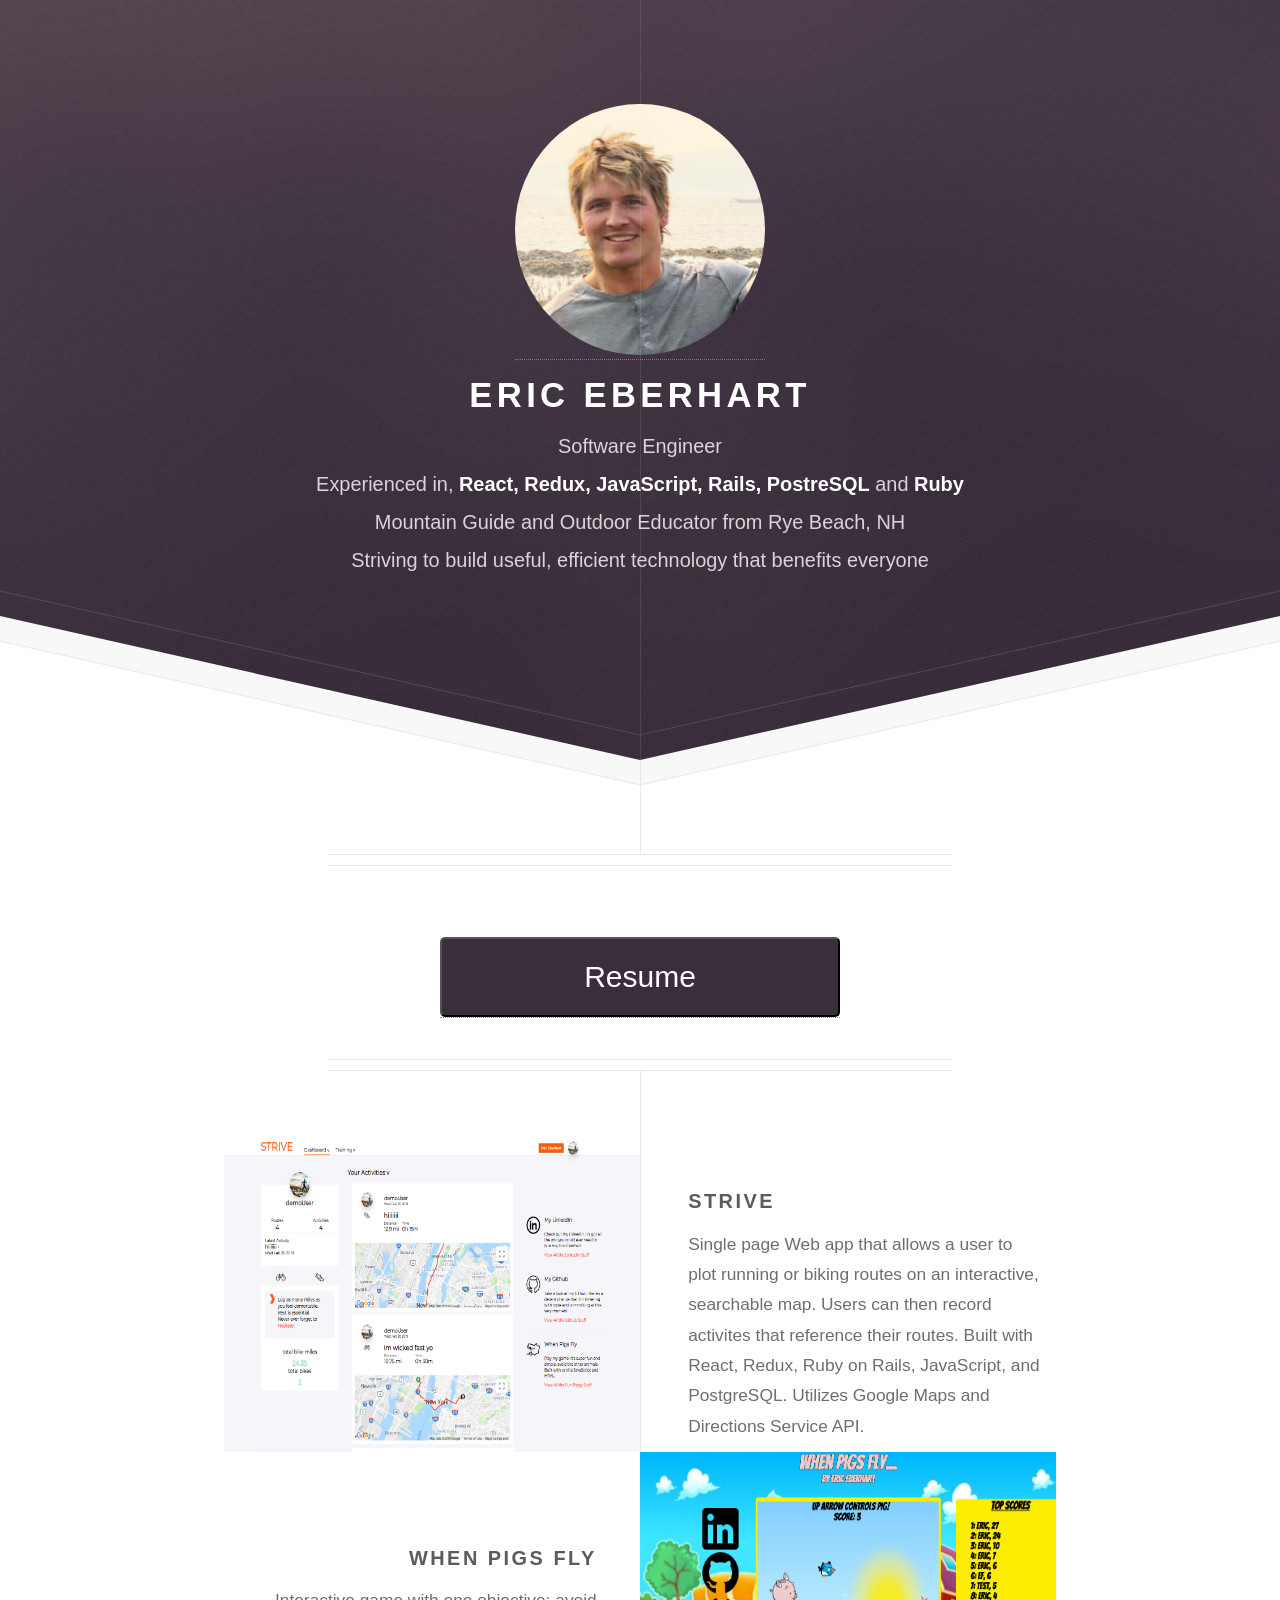
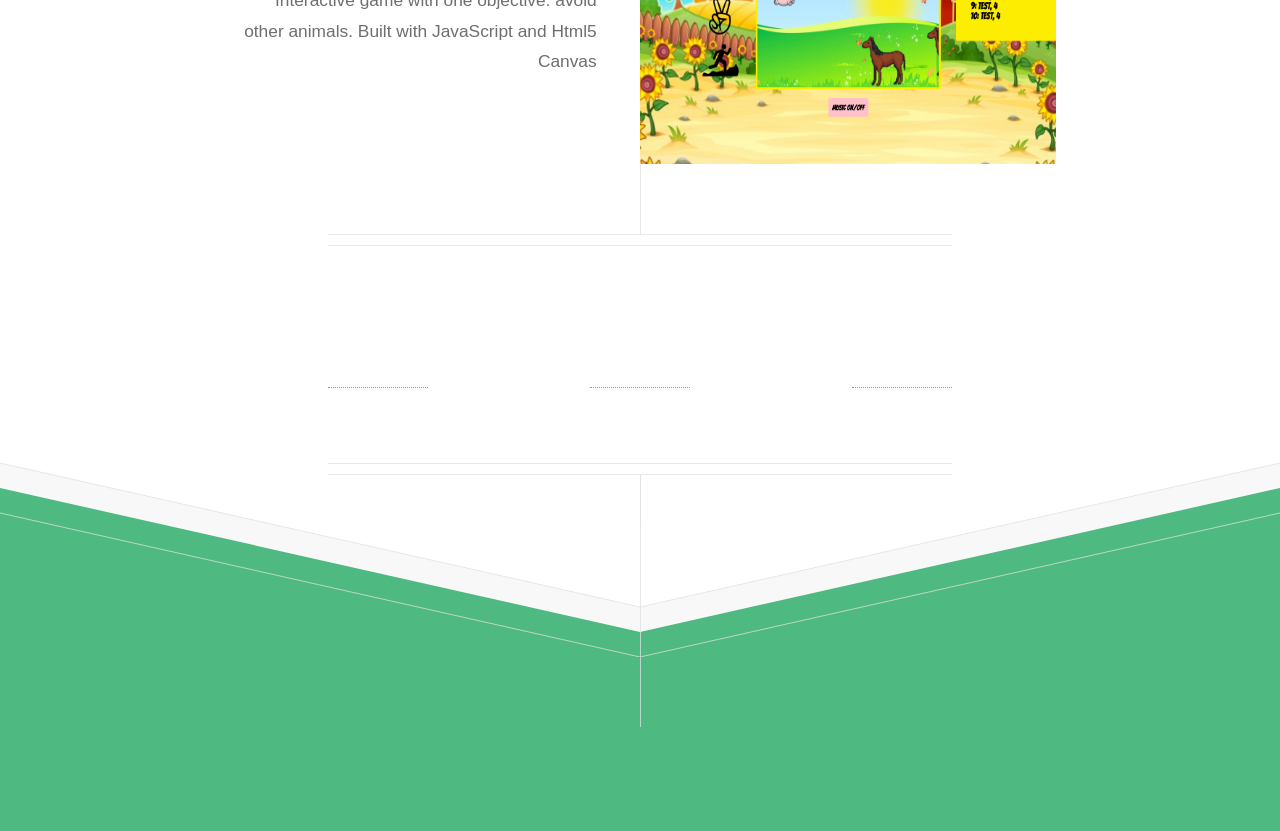
==== commit d1b3680b: "add various profile links" ====
--- a/index.html
+++ b/index.html
@@ -25,15 +25,15 @@
 				<p>Mountain Guide and Outdoor Educator from Rye Beach, NH</p>
 				<p>Striving to build useful, efficient technology that benefits everyone</p>
 			</div>
-			<div class='resume-btn-div'>
-				<a href="https://docs.google.com/document/d/1ve6xY42_sR6_ELf7rHDYX-I1hC0nBrYGN62Ocbxi8YI/edit?usp=sharing"><button id="resume-btn">Resume</button></a>
-			</div>
 			
-		<!-- Main -->
+			<!-- Main -->
 			<div id="main">
-
+				
 				<header class="major container medium">
 					
+					<div class='resume-btn-div'>
+						<a href="https://docs.google.com/document/d/1q8W6wkM5EVGvVuLF0ZspcXB44kX6CDqXVWqdBxWlJkA/edit?usp=sharing"><button id="resume-btn">Resume</button></a>
+					</div>
 				</header>
 
 				<div class="box alt container">
@@ -205,18 +205,20 @@
 				-->
 
 				<footer class="major container medium">
-					<!-- <h3>Fun Facts</h3>
-					<p></p>
-					<ul class="actions special">
-						<li><a href="#" class="button">Join our crew</a></li>
-					</ul> -->
+					<div class="links-container">
+						<ul class="links">
+							<a href="https://www.linkedin.com/in/eric-eberhart-0148a8175/"><li id="linkedin" class="link-item"></li></a>
+							<a href="https://github.com/eeberhart40"><li id="github" class="link-item"></li></a>
+							<a href="https://angel.co/eric-eberhart?public_profile=1"><li id="angelList" class="link-item"></li></a>
+						</ul>
+					</div>
 				</footer>
 
 			</div>
 
 		<!-- Footer -->
 			<div id="footer">
-				<div class="container medium">
+				<!-- <div class="container medium">
 
 					<header class="major last">
 						<h2>Questions or comments?</h2>
@@ -253,15 +255,15 @@
 						<li>&copy; Untitled. All rights reserved.</li><li>Design: <a href="http://html5up.net">HTML5 UP</a></li>
 					</ul>
 
-				</div>
+				</div> -->
 			</div>
 
 		<!-- Scripts -->
-			<script src="assets/js/jquery.min.js"></script>
+			<!-- <script src="assets/js/jquery.min.js"></script>
 			<script src="assets/js/browser.min.js"></script>
 			<script src="assets/js/breakpoints.min.js"></script>
 			<script src="assets/js/util.js"></script>
-			<script src="assets/js/main.js"></script>
+			<script src="assets/js/main.js"></script> -->
 
 	</body>
 </html>
--- a/portfolio_site/assets/css/main.css
+++ b/portfolio_site/assets/css/main.css
@@ -22,14 +22,15 @@
 
 #resume-btn{
 	
-	background:#534d55;
+	background:#3a2e3c;
 	font-family: 'Montserrat', sans-serif;
-	width: 200px;
-	height: 40px;
+	width: 400px;
+	height: 80px;
 	color: white;
 	font-size:20px;
 	cursor: pointer;
 	border-radius: 5px;
+	font-size: 30px;
 }
 
 html, body, div, span, applet, object,
@@ -3318,4 +3319,34 @@
 	#pig {
 		height: 100%;
 		width: 100%;
+	}
+
+	.links {
+		list-style: none;
+		display: flex;
+		flex-direction: row;
+		justify-content: space-between;
+	}
+
+	.link-item {
+		height: 100px;
+		width: 100px;
+		background-size: cover;
+	}
+
+	#linkedin {
+		background-image: url("https://cdn3.iconfinder.com/data/icons/free-social-icons/67/linkedin_circle_black-512.png");
+
+	}
+
+	#github {
+		background-image: url("https://image.flaticon.com/icons/png/512/25/25231.png");
+	}
+
+	#angelList {
+		background-image: url("https://icons-for-free.com/free-icons/png/512/1181192.png");
+	}
+
+	a {
+		text-decoration: none;
 	}
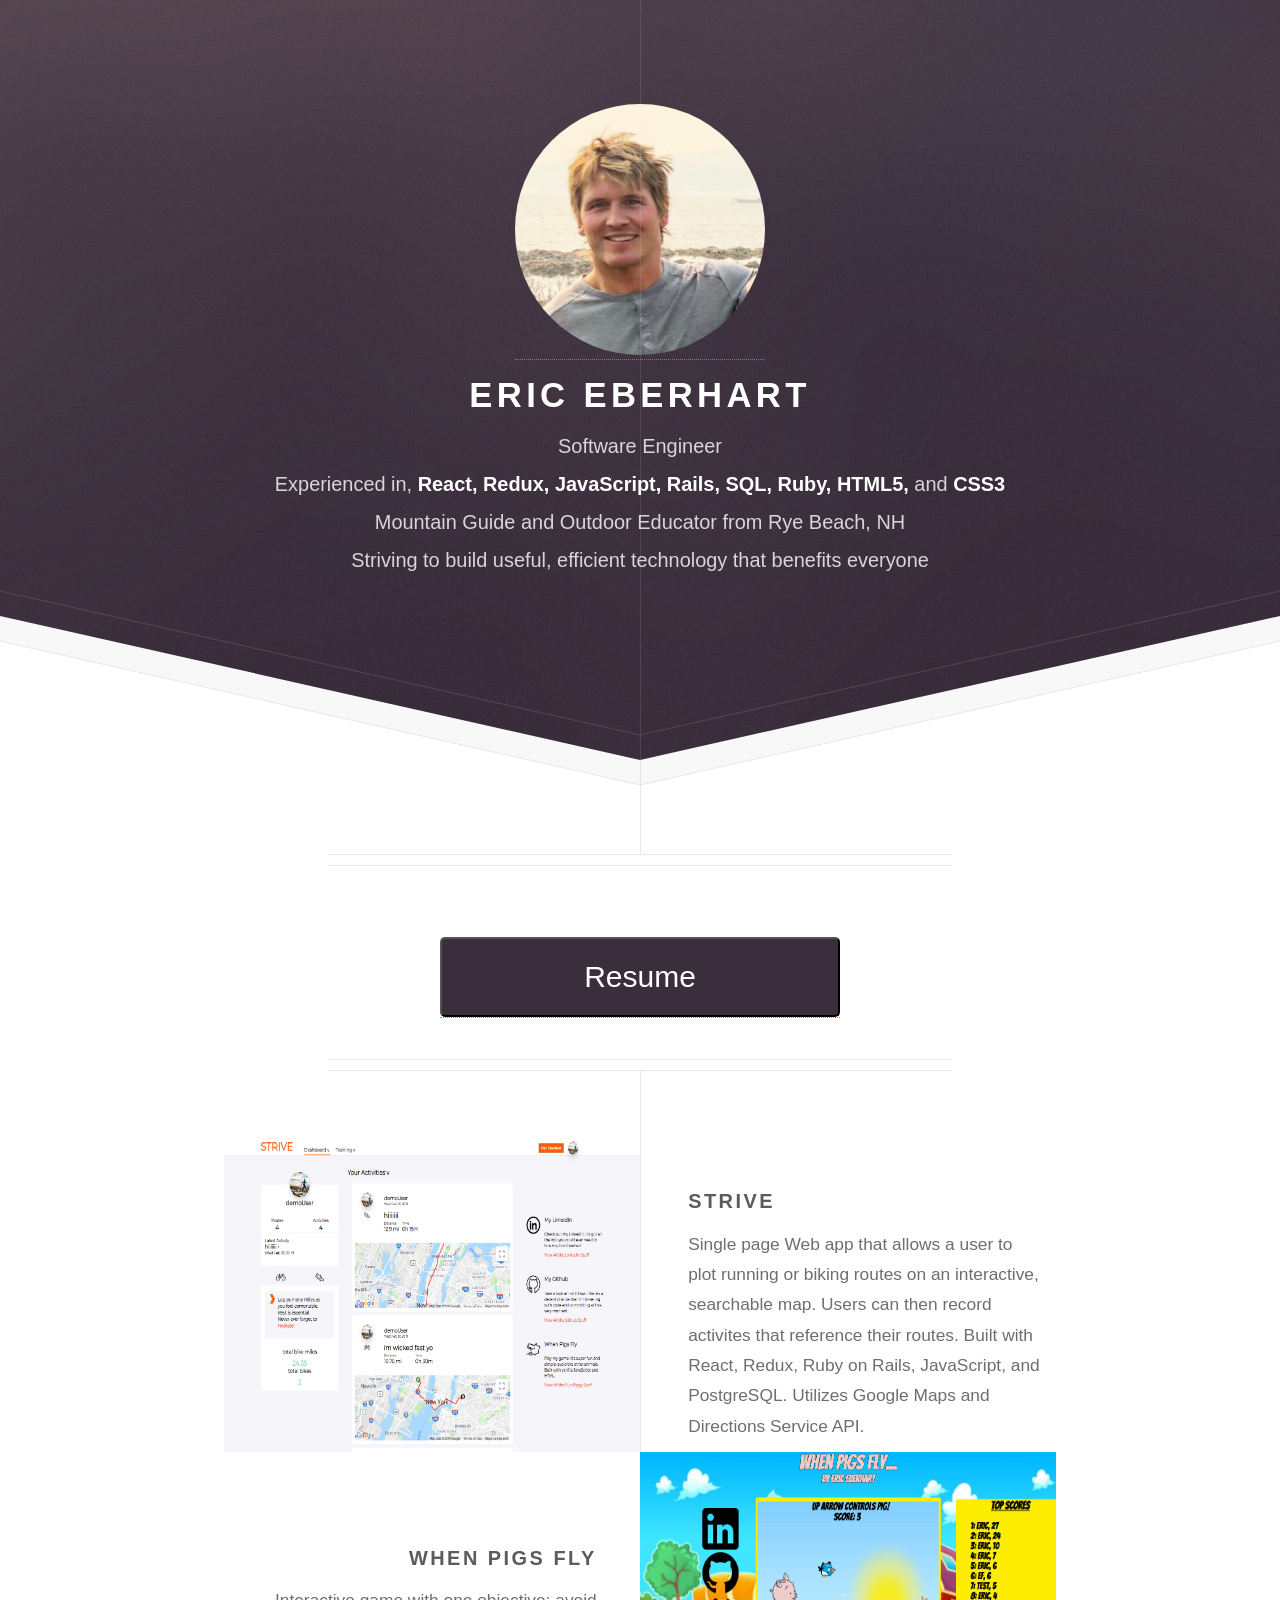
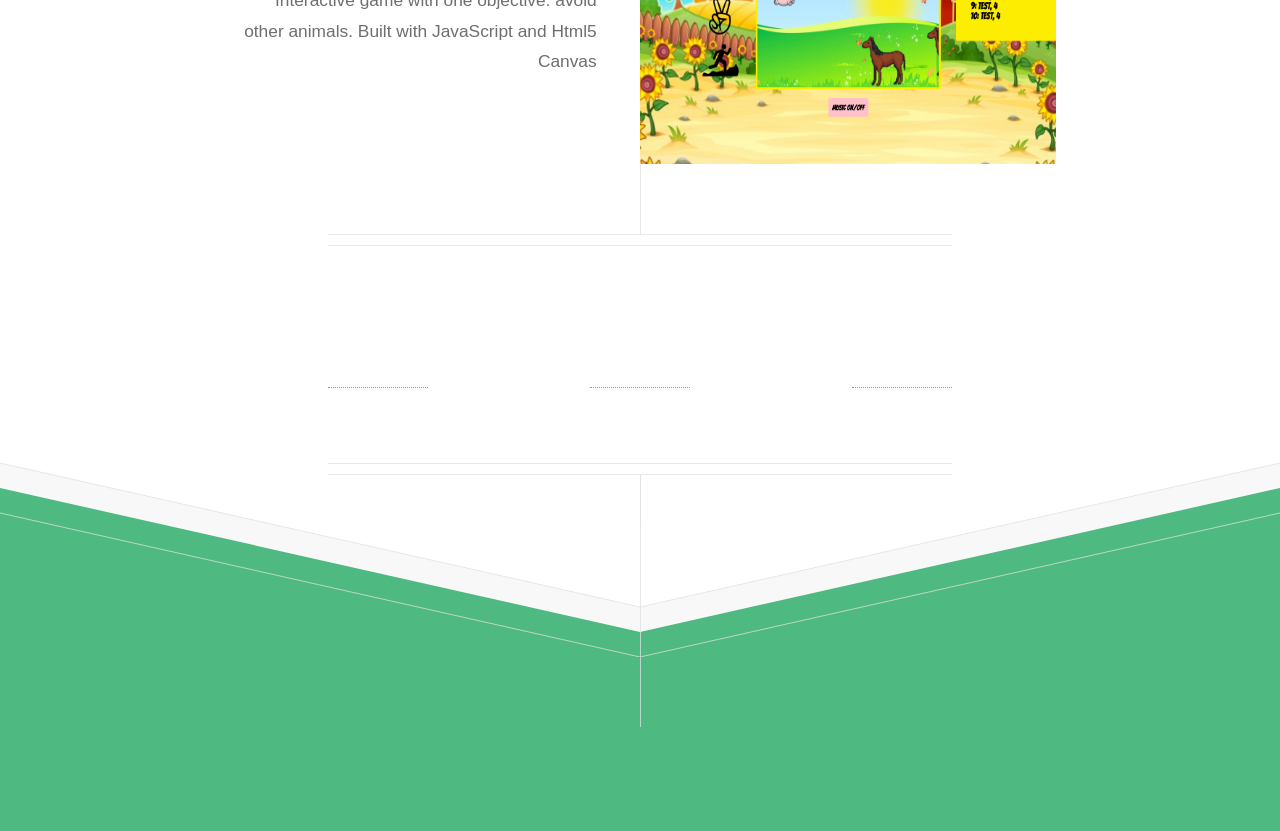
==== commit 223617f7: "Alter skills description" ====
--- a/index.html
+++ b/index.html
@@ -20,7 +20,7 @@
 				</a>
 				<h1>Eric Eberhart</h1>
 				<p>Software Engineer</p>
-				<p>Experienced in, <strong>React, Redux, JavaScript, Rails, PostreSQL</strong> and <strong>Ruby</strong>
+				<p>Experienced in, <strong>React, Redux, JavaScript, Rails, SQL, Ruby, HTML5,</strong> and <strong>CSS3</strong>
 				</p>
 				<p>Mountain Guide and Outdoor Educator from Rye Beach, NH</p>
 				<p>Striving to build useful, efficient technology that benefits everyone</p>
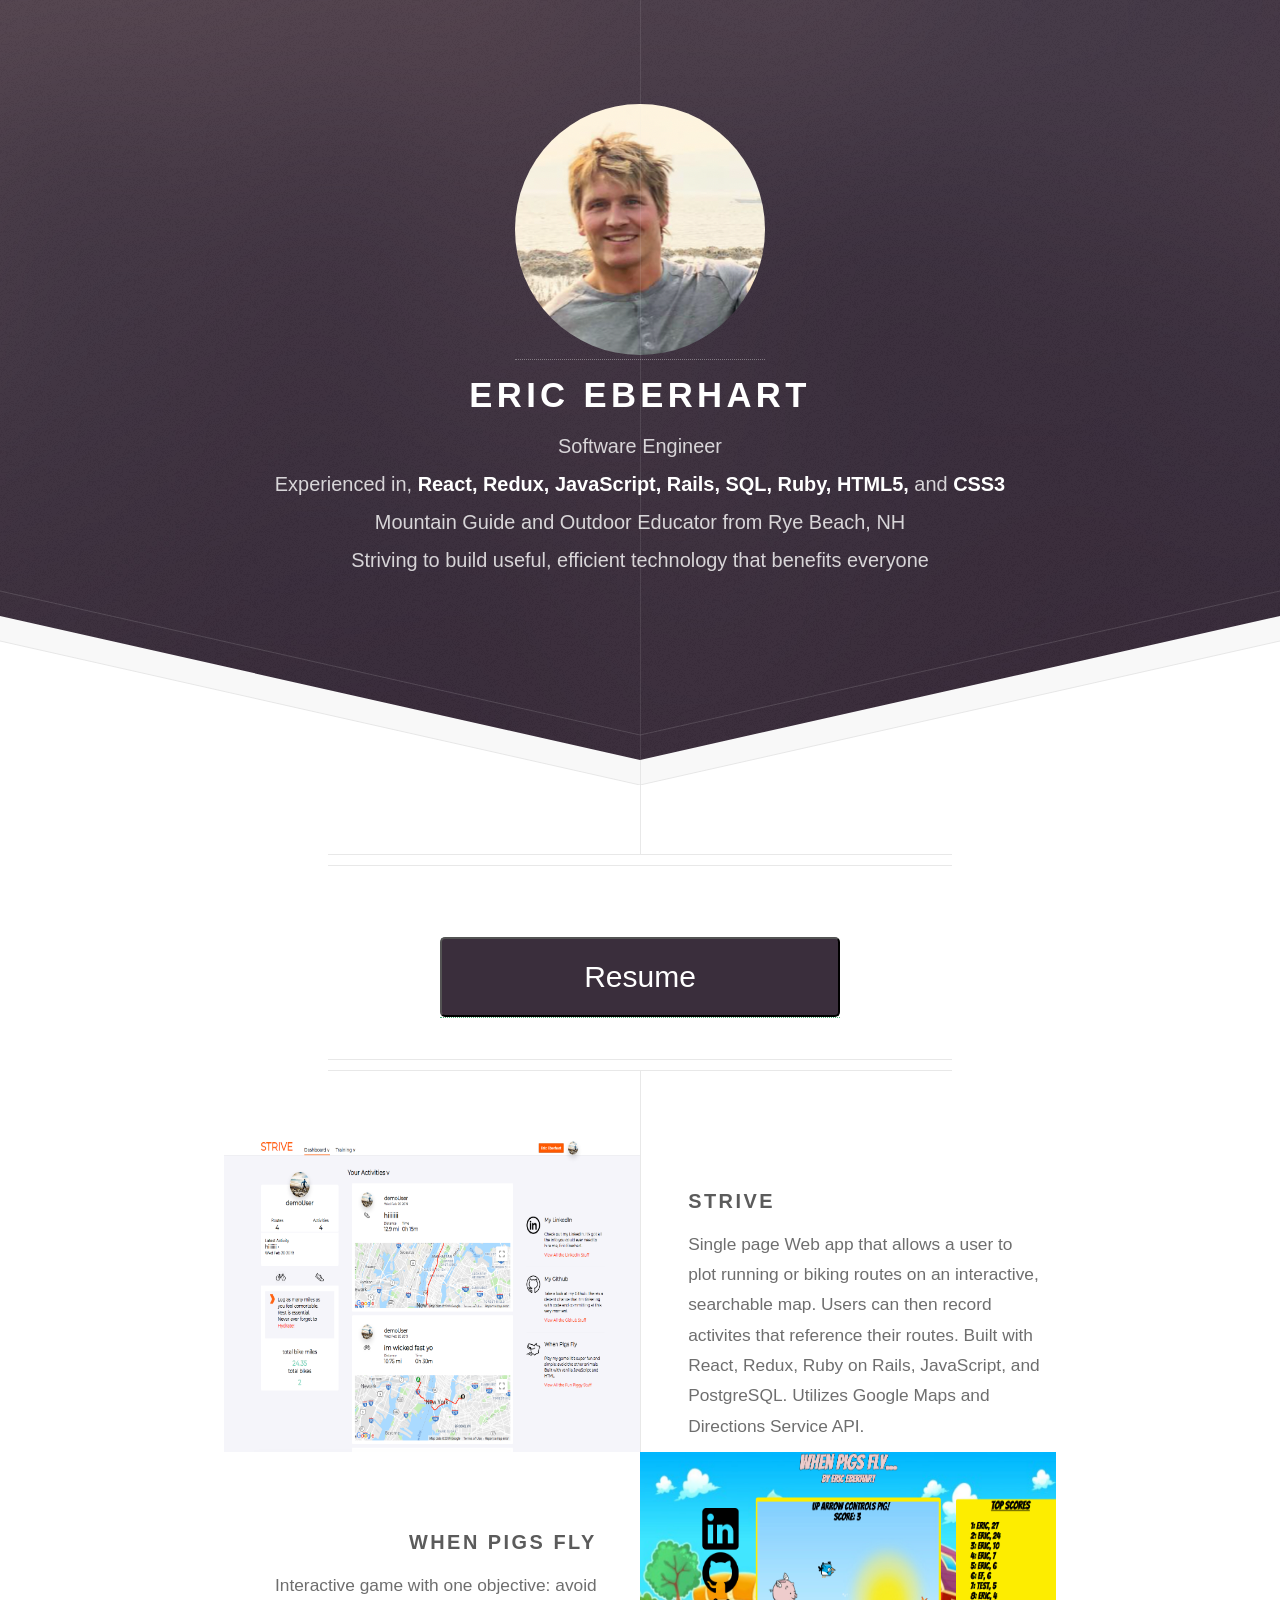
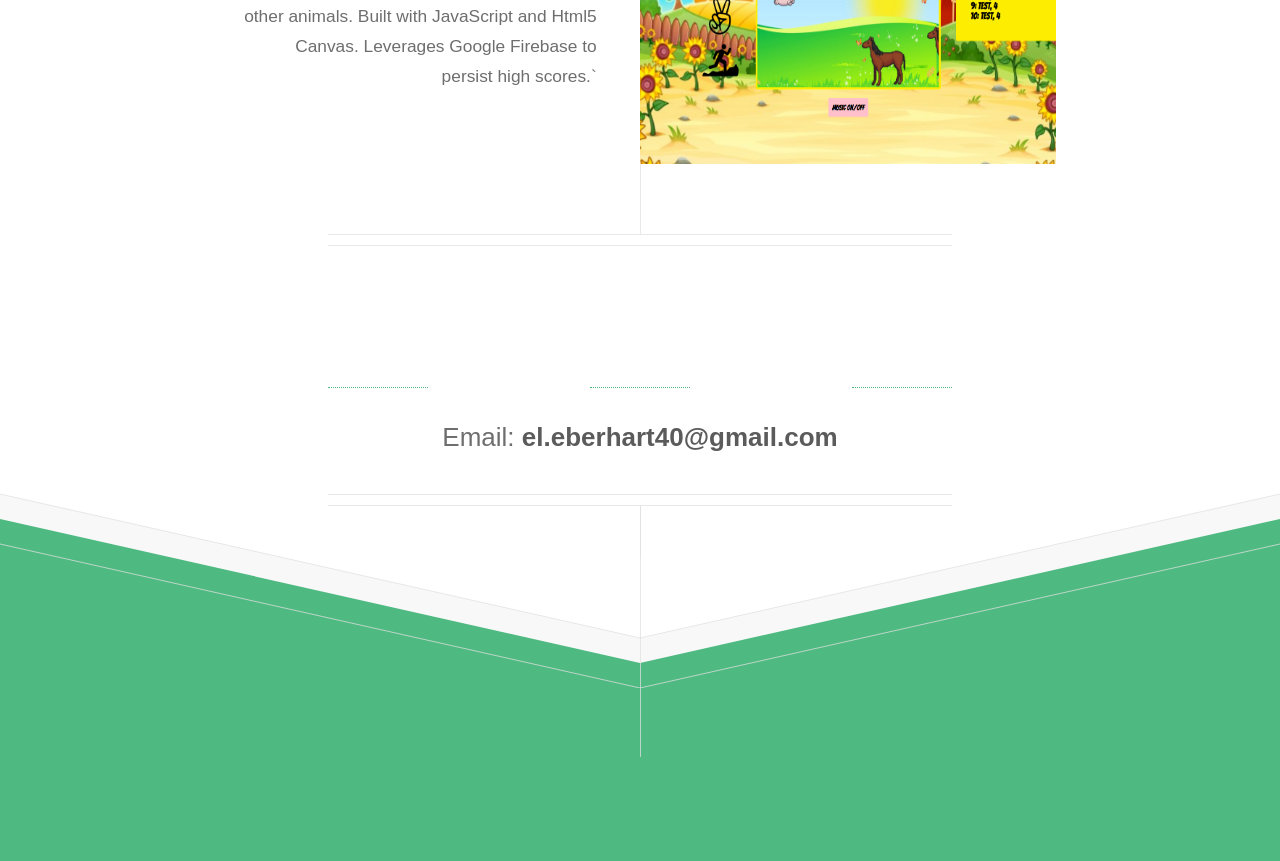
==== commit 418808d6: "Add email to footer" ====
--- a/index.html
+++ b/index.html
@@ -32,7 +32,7 @@
 				<header class="major container medium">
 					
 					<div class='resume-btn-div'>
-						<a href="https://docs.google.com/document/d/1q8W6wkM5EVGvVuLF0ZspcXB44kX6CDqXVWqdBxWlJkA/edit?usp=sharing"><button id="resume-btn">Resume</button></a>
+						<a href="https://docs.google.com/document/d/1YhJWVb6LVrMYick0qLawzrU5z6ivsPc8OhyeGnZNGn0/edit?usp=sharing"><button id="resume-btn">Resume</button></a>
 					</div>
 				</header>
 
@@ -49,7 +49,9 @@
 						<a href="https://eeberhart40.github.io/when-pigs-fly/" class="image fa-code"><img id="pig" src="portfolio_site/images/pig.png" alt="" /></a>
 						<div class="content">
 							<h3>When Pigs Fly</h3>
-							<p>Interactive game with one objective: avoid other animals. Built with JavaScript and Html5 Canvas</p>
+							<p>Interactive game with one objective: avoid other animals. Built with JavaScript and Html5 Canvas.
+								Leverages Google Firebase to persist high scores.`
+							</p>
 						</div>
 					</section>
 					<!-- <section class="feature left">
@@ -212,6 +214,7 @@
 							<a href="https://angel.co/eric-eberhart?public_profile=1"><li id="angelList" class="link-item"></li></a>
 						</ul>
 					</div>
+					<div class="email"> Email: <strong>el.eberhart40@gmail.com</strong></div>
 				</footer>
 
 			</div>
--- a/portfolio_site/assets/css/main.css
+++ b/portfolio_site/assets/css/main.css
@@ -3349,4 +3349,9 @@
 
 	a {
 		text-decoration: none;
+	}
+
+	.email {
+		text-align: center;
+		font-size: 26px;
 	}
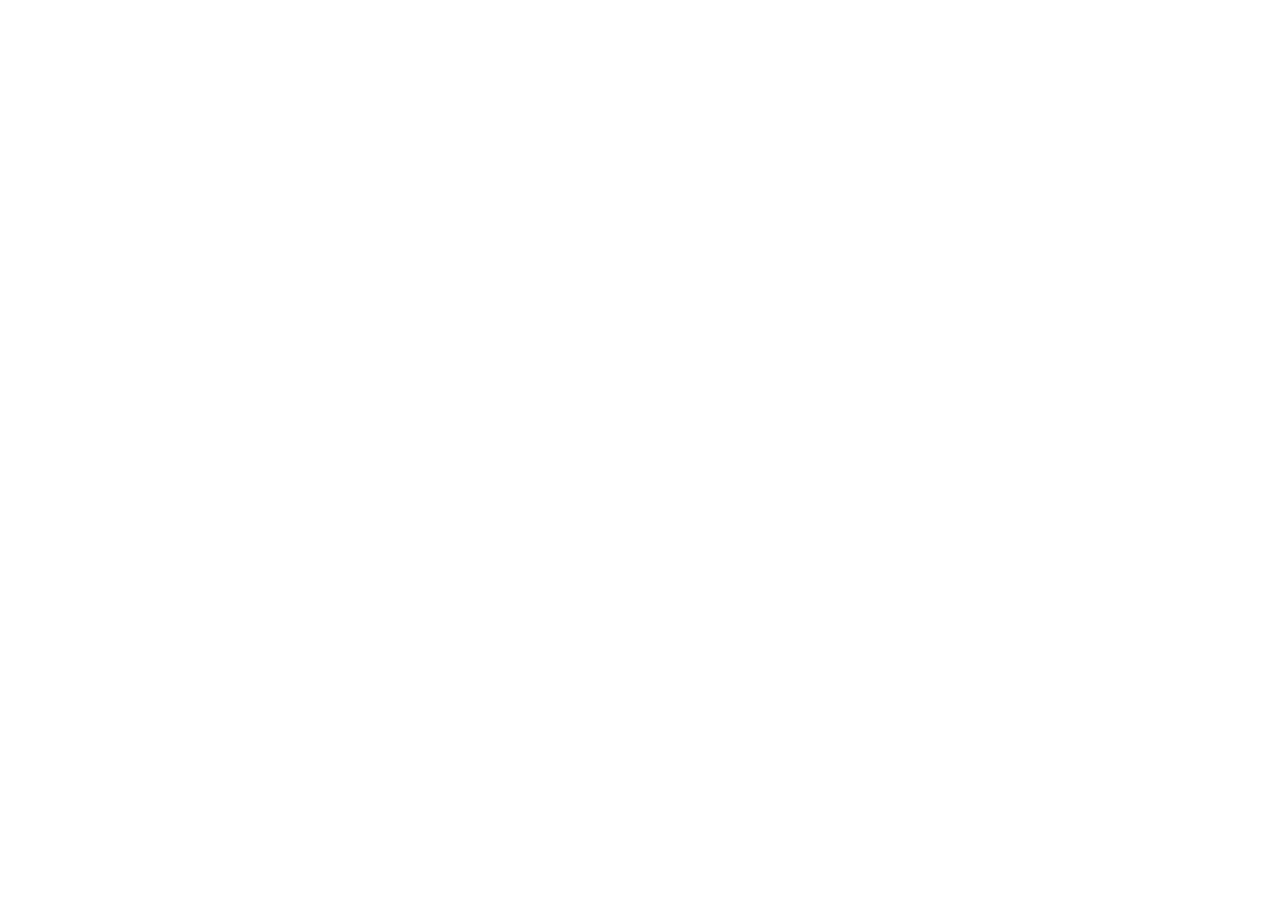
==== commit 25772be5: "Replace API key" ====
--- a/index.html
+++ b/index.html
@@ -1,272 +1,2 @@
-<!DOCTYPE HTML>
-<!--
-	Directive by HTML5 UP
-	html5up.net | @ajlkn
-	Free for personal and commercial use under the CCA 3.0 license (html5up.net/license)
--->
-<html>
-	<head>
-		<link rel="shortcut icon" type="image/png" href="./favicon.png"/>
-		<title>Eric Eberhart</title>
-		<meta charset="utf-8" />
-		<meta name="viewport" content="width=device-width, initial-scale=1, user-scalable=no" />
-		<link rel="stylesheet" href="portfolio_site/assets/css/main.css" />
-	</head>
-	<body class="is-preload">
-		<!-- Header -->
-			<div id="header">
-				<a href="https://www.linkedin.com/in/eric-eberhart-0148a8175/">
-					<img class="profile-pic" src="portfolio_site/assets/css/images/profile.png">
-				</a>
-				<h1>Eric Eberhart</h1>
-				<p>Software Engineer</p>
-				<p>Experienced in, <strong>React, Redux, JavaScript, Rails, SQL, Ruby, HTML5,</strong> and <strong>CSS3</strong>
-				</p>
-				<p>Mountain Guide and Outdoor Educator from Rye Beach, NH</p>
-				<p>Striving to build useful, efficient technology that benefits everyone</p>
-			</div>
-			
-			<!-- Main -->
-			<div id="main">
-				
-				<header class="major container medium">
-					
-					<div class='resume-btn-div'>
-						<a href="https://docs.google.com/document/d/1YhJWVb6LVrMYick0qLawzrU5z6ivsPc8OhyeGnZNGn0/edit?usp=sharing"><button id="resume-btn">Resume</button></a>
-					</div>
-				</header>
-
-				<div class="box alt container">
-					<section class="feature left">
-						<a href="https://strive-a.herokuapp.com/#/" class="image fa-signal"><img id="strive" src="portfolio_site/images/strive.png" alt="" /></a>
-						<div class="content">
-							<h3>Strive</h3>
-							<p>Single page Web app that allows a user to plot running or biking routes on an interactive, searchable map. Users can then record activites that reference their routes. 
-								Built with React, Redux, Ruby on Rails, JavaScript, and PostgreSQL.  Utilizes Google Maps and Directions Service API.</p>
-						</div>
-					</section>
-					<section class="feature right">
-						<a href="https://eeberhart40.github.io/when-pigs-fly/" class="image fa-code"><img id="pig" src="portfolio_site/images/pig.png" alt="" /></a>
-						<div class="content">
-							<h3>When Pigs Fly</h3>
-							<p>Interactive game with one objective: avoid other animals. Built with JavaScript and Html5 Canvas.
-								Leverages Google Firebase to persist high scores.`
-							</p>
-						</div>
-					</section>
-					<!-- <section class="feature left">
-						<a href="#" class="image icon fa-mobile"><img src="portfolio_site/assests/images/pic03.jpg" alt="" /></a>
-						<div class="content">
-							<h3>The Third Thing</h3>
-							<p>Vitae natoque dictum etiam semper magnis enim feugiat amet curabitur tempor orci penatibus. Tellus erat mauris ipsum fermentum etiam vivamus eget. Nunc nibh morbi quis fusce lacus.</p>
-						</div>
-					</section> -->
-				</div>
-
-				<!--
-				<div class="box container">
-					<header>
-						<h2>A lot of generic stuff</h2>
-					</header>
-					<section>
-						<header>
-							<h3>Paragraph</h3>
-							<p>This is the subtitle for this particular heading</p>
-						</header>
-						<p>Phasellus nisl nisl, varius id <sup>porttitor sed pellentesque</sup> ac orci. Pellentesque
-						habitant <strong>strong</strong> tristique <b>bold</b> et netus <i>italic</i> malesuada <em>emphasized</em> ac turpis egestas. Morbi
-						leo suscipit ut. Praesent <sub>id turpis vitae</sub> turpis pretium ultricies. Vestibulum sit
-						amet risus elit.</p>
-					</section>
-					<section>
-						<header>
-							<h3>Blockquote</h3>
-						</header>
-						<blockquote>Fringilla nisl. Donec accumsan interdum nisi, quis tincidunt felis sagittis eget.
-						tempus euismod. Vestibulum ante ipsum primis in faucibus.</blockquote>
-					</section>
-					<section>
-						<header>
-							<h3>Divider</h3>
-						</header>
-						<p>Donec consectetur vestibulum dolor et pulvinar. Etiam vel felis enim, at viverra
-						ligula. Ut porttitor sagittis lorem, quis eleifend nisi ornare vel. Praesent nec orci
-						facilisis leo magna. Cras sit amet urna eros, id egestas urna. Quisque aliquam
-						tempus euismod. Vestibulum ante ipsum primis in faucibus orci luctus et ultrices
-						posuere cubilia.</p>
-						<hr />
-						<p>Donec consectetur vestibulum dolor et pulvinar. Etiam vel felis enim, at viverra
-						ligula. Ut porttitor sagittis lorem, quis eleifend nisi ornare vel. Praesent nec orci
-						facilisis leo magna. Cras sit amet urna eros, id egestas urna. Quisque aliquam
-						tempus euismod. Vestibulum ante ipsum primis in faucibus orci luctus et ultrices
-						posuere cubilia.</p>
-					</section>
-					<section>
-						<header>
-							<h3>Unordered List</h3>
-						</header>
-						<ul class="default">
-							<li>Donec consectetur vestibulum dolor et pulvinar. Etiam vel felis enim, at viverra ligula. Ut porttitor sagittis lorem, quis eleifend nisi ornare vel.</li>
-							<li>Donec consectetur vestibulum dolor et pulvinar. Etiam vel felis enim, at viverra ligula. Ut porttitor sagittis lorem, quis eleifend nisi ornare vel.</li>
-							<li>Donec consectetur vestibulum dolor et pulvinar. Etiam vel felis enim, at viverra ligula. Ut porttitor sagittis lorem, quis eleifend nisi ornare vel.</li>
-							<li>Donec consectetur vestibulum dolor et pulvinar. Etiam vel felis enim, at viverra ligula. Ut porttitor sagittis lorem, quis eleifend nisi ornare vel.</li>
-						</ul>
-					</section>
-					<section>
-						<header>
-							<h3>Ordered List</h3>
-						</header>
-						<ol class="default">
-							<li>Donec consectetur vestibulum dolor et pulvinar. Etiam vel felis enim, at viverra ligula. Ut porttitor sagittis lorem, quis eleifend nisi ornare vel.</li>
-							<li>Donec consectetur vestibulum dolor et pulvinar. Etiam vel felis enim, at viverra ligula. Ut porttitor sagittis lorem, quis eleifend nisi ornare vel.</li>
-							<li>Donec consectetur vestibulum dolor et pulvinar. Etiam vel felis enim, at viverra ligula. Ut porttitor sagittis lorem, quis eleifend nisi ornare vel.</li>
-							<li>Donec consectetur vestibulum dolor et pulvinar. Etiam vel felis enim, at viverra ligula. Ut porttitor sagittis lorem, quis eleifend nisi ornare vel.</li>
-						</ol>
-					</section>
-					<section>
-						<header>
-							<h3>Table</h3>
-						</header>
-						<div class="table-wrapper">
-							<table class="default">
-								<thead>
-									<tr>
-										<th>ID</th>
-										<th>Name</th>
-										<th>Description</th>
-										<th>Price</th>
-									</tr>
-								</thead>
-								<tbody>
-									<tr>
-										<td>45815</td>
-										<td>Something</td>
-										<td>Ut porttitor sagittis lorem, quis eleifend nisi ornare vel.</td>
-										<td>29.99</td>
-									</tr>
-									<tr>
-										<td>24524</td>
-										<td>Nothing</td>
-										<td>Ut porttitor sagittis lorem, quis eleifend nisi ornare vel.</td>
-										<td>19.99</td>
-									</tr>
-									<tr>
-										<td>45815</td>
-										<td>Something</td>
-										<td>Ut porttitor sagittis lorem, quis eleifend nisi ornare vel.</td>
-										<td>29.99</td>
-									</tr>
-									<tr>
-										<td>24524</td>
-										<td>Nothing</td>
-										<td>Ut porttitor sagittis lorem, quis eleifend nisi ornare vel.</td>
-										<td>19.99</td>
-									</tr>
-								</tbody>
-								<tfoot>
-									<tr>
-										<td colspan="3"></td>
-										<td>100.00</td>
-									</tr>
-								</tfoot>
-							</table>
-						</div>
-					</section>
-					<section>
-						<header>
-							<h3>Form</h3>
-						</header>
-						<form method="post" action="#">
-							<div class="row">
-								<div class="col-6 col-12-mobilep">
-									<label for="name">Name</label>
-									<input class="text" type="text" name="name" id="name" value="" placeholder="John Doe" />
-								</div>
-								<div class="col-6 col-12-mobilep">
-									<label for="email">Email</label>
-									<input class="text" type="text" name="email" id="email" value="" placeholder="johndoe@domain.tld" />
-								</div>
-								<div class="col-12">
-									<label for="subject">Subject</label>
-									<input class="text" type="text" name="subject" id="subject" value="" placeholder="Enter your subject" />
-								</div>
-								<div class="col-12">
-									<label for="subject">Message</label>
-									<textarea name="message" id="message" placeholder="Enter your message" rows="6"></textarea>
-								</div>
-								<div class="col-12">
-									<ul class="actions special">
-										<li><input type="submit" value="Send" /></li>
-										<li><input type="reset" value="Reset" class="alt" /></li>
-									</ul>
-								</div>
-							</div>
-						</form>
-					</section>
-				</div>
-				-->
-
-				<footer class="major container medium">
-					<div class="links-container">
-						<ul class="links">
-							<a href="https://www.linkedin.com/in/eric-eberhart-0148a8175/"><li id="linkedin" class="link-item"></li></a>
-							<a href="https://github.com/eeberhart40"><li id="github" class="link-item"></li></a>
-							<a href="https://angel.co/eric-eberhart?public_profile=1"><li id="angelList" class="link-item"></li></a>
-						</ul>
-					</div>
-					<div class="email"> Email: <strong>el.eberhart40@gmail.com</strong></div>
-				</footer>
-
-			</div>
-
-		<!-- Footer -->
-			<div id="footer">
-				<!-- <div class="container medium">
-
-					<header class="major last">
-						<h2>Questions or comments?</h2>
-					</header>
-
-					<form method="post" action="#">
-						<div class="row">
-							<div class="col-6 col-12-mobilep">
-								<input type="text" name="name" placeholder="Name" />
-							</div>
-							<div class="col-6 col-12-mobilep">
-								<input type="email" name="email" placeholder="Email" />
-							</div>
-							<div class="col-12">
-								<textarea name="message" placeholder="Message" rows="6"></textarea>
-							</div>
-							<div class="col-12">
-								<ul class="actions special">
-									<li><input type="submit" value="Send Message" /></li>
-								</ul>
-							</div>
-						</div>
-					</form>
-
-					<ul class="icons">
-						<li><a href="#" class="icon fa-twitter"><span class="label">Twitter</span></a></li>
-						<li><a href="#" class="icon fa-facebook"><span class="label">Facebook</span></a></li>
-						<li><a href="#" class="icon fa-instagram"><span class="label">Instagram</span></a></li>
-						<li><a href="#" class="icon fa-github"><span class="label">Github</span></a></li>
-						<li><a href="#" class="icon fa-dribbble"><span class="label">Dribbble</span></a></li>
-					</ul>
-
-					<ul class="copyright">
-						<li>&copy; Untitled. All rights reserved.</li><li>Design: <a href="http://html5up.net">HTML5 UP</a></li>
-					</ul>
-
-				</div> -->
-			</div>
-
-		<!-- Scripts -->
-			<!-- <script src="assets/js/jquery.min.js"></script>
-			<script src="assets/js/browser.min.js"></script>
-			<script src="assets/js/breakpoints.min.js"></script>
-			<script src="assets/js/util.js"></script>
-			<script src="assets/js/main.js"></script> -->
-
-	</body>
-</html>+<!doctype html><html lang="en"><head><meta charset="utf-8"/><meta name="viewport" content="width=device-width,initial-scale=1,shrink-to-fit=no"/><meta name="theme-color" content="#000000"/><meta name="robots" content="noindex"/><link rel="manifest" href="./manifest.json"/><link rel="shortcut icon" href="./favicon.ico"/><link rel="preconnect" href="https://fonts.gstatic.com"/><link href="https://fonts.googleapis.com/css2?family=Lato:wght@400;700&display=swap" rel="stylesheet"/><script defer="defer" src="https://use.fontawesome.com/releases/v5.0.8/js/all.js"></script><script>navigator.serviceWorker&&(console.log("Searching for service worker..."),navigator.serviceWorker.getRegistrations().then(e=>{for(let r of e)console.log("Service worker found, attempting unregistration..."),r.unregister()}).catch(e=>{console.log("Unable to unregister service worker. Failed with error:",e)}))</script><script>const urlParams=new URLSearchParams(window.location.search),disablePendo="true"===urlParams.get("disablePendo"),urlVisitor=urlParams.get("visitor"),urlAccount=urlParams.get("account"),urlRole=urlParams.get("role"),visitors=["Michael","Christopher","Jessica","Matthew","Ashley","Jennifer","Joshua","Amanda","Daniel","David","James","Robert","John","Joseph","Andrew","Ryan","Sarah","Stephanie","Rachel","Erika","Thomas","Sonya","Bill","Tyrone","Denise","Brian","Adam","Megan","Eric","Elizabeth","Anthony","Nicole","Kevin","Melissa","Kevin","Laura","Kyle","Kayla","Amber","Richard","Kim","Jeff","Amy","Michelle","Benjamin","Mark","Emily","Aaron","Charles","Rebecca","Jamie","Erin","Zachary","Sean","Mary","Kelly","Paul","Dustin","Travis","Gregory","Andrea","Angela","Bryan","Shane","Todd","George","Phillip","Stacy","Joanna","Jasmine","Brooke","Felicity","Tony","Nancy","Kate","Jillian","Jerry","Luke","Maria","Cody","Allison","Peter","Jordan","Natalie","Holly","Jared","Anna","Caroline","Amalia","Donald","Micah","Marvin","Levi","Brad","Taryn","Toni","Jessie","Ronnie","Ruth","Adriana","Darryl","Mayra","Ralph","Elena","Anita","Jane","Simon","Eli","Quentin","Collin","Dallas","Lamar","Lebron","Francisco","DwayneTheRock","Rudy","Rosemary","Marlin","Dory","Glen","Dipper"],roles=["user","admin","read-only"],accounts=["Soylent Corp","Wonka Industries","Dharma Initiative","Waynes World","Parker Industries","Oceanic","Rearden Steal","InGen","Oscorp","Purrada","Rent A Swag","Space Y","Pixel Arts","Vinepoly","Cloudworks","Chief Aviation","Sphere Co","Altair Corp","Vega Corp","Deneb Corp","Shade Arts","Lion Security","Jupiter Brews","Jetlife","Herolutions","Sphinx Solutions","WhiteBox Inc","Rosefly","Dinoco","Silver Shamrock","Bushwood","HAL Labs","Mugatu Industries","Pizza Planet","Rex Kwan Do","Macmillan","Empire Industries"],oldAccounts=["Stark Industries","Wayne Enterprises","Hooli","Dunder Mifflin US","Pied Piper","Dunder Mifflin EU","Associated Strategies","Sterling Cooper","Ewing Oil","Prestige Worldwide","TelAmeriCorp","TakeOff","Burnham and Root","Outer Inc","One World","Cadence","WorryFree Inc","BlueLine","Raptor Inc","Arrowhead","Moonlight Inc","BlueRibbon","LightSpeed","Imaginary Inc","Pluto Corp","Hyperion","BlackBox Inc","Eco Focus","Innovation Arch","Strat Security","Inspire Fitness Co","Candor Corp","Cogent Data","Epic Adventure Inc","Sanguine Skincare","Vortex Solar","Admire Arts"];let visitor,role,accString,account_id;const randomRoll=getRandomArbitrary(0,3);function getDateBasedVisitorId(r){const e=getRandomArbitrary(0,3),a=getRandomArbitrary(0,2);let i="";switch((r||new Date).getDay()){case 1:i=visitors[Math.floor(Math.random()*visitors.length)],visitor=`${i}${calcPrevDate(0)}@`;break;case 2:e<2?(i=visitors[Math.floor(Math.random()*getRandomArbitrary(31,38))],visitor=`${i}${calcPrevDate(8)}@`):(i=visitors[Math.floor(getRandomArbitrary(94,100))],visitor=`${i}${calcPrevDate(29)}@`);break;case 3:a<1?(i=visitors[Math.floor(Math.random()*getRandomArbitrary(27,35))],visitor=`${i}${calcPrevDate(16)}@`):(i=visitors[Math.floor(getRandomArbitrary(77,100))],visitor=`${i}${calcPrevDate(58)}@`);break;case 4:a<1?(i=visitors[Math.floor(Math.random()*getRandomArbitrary(23,28))],visitor=`${i}${calcPrevDate(24)}@`):(i=visitors[Math.floor(getRandomArbitrary(70,100))],visitor=`${i}${calcPrevDate(87)}@`);break;case 5:a<1?(i=visitors[Math.floor(Math.random()*getRandomArbitrary(20,25))],visitor=`${i}${calcPrevDate(32)}@`):(i=visitors[Math.floor(getRandomArbitrary(73,100))],visitor=`${i}${calcPrevDate(116)}@`);break;case 6:a<1?(i=visitors[Math.floor(Math.random()*getRandomArbitrary(12,18))],visitor=`${i}${calcPrevDate(40)}@`):(i=visitors[Math.floor(getRandomArbitrary(77,100))],visitor=`${i}${calcPrevDate(145)}@`);break;case 0:a<1?(i=visitors[Math.floor(Math.random()*getRandomArbitrary(8,12))],visitor=`${i}${calcPrevDate(48)}@`):(i=visitors[Math.floor(getRandomArbitrary(80,100))],visitor=`${i}${calcPrevDate(174)}@`);break;default:i=Satvisitors[Math.floor(Math.random()*Satvisitors.length)],visitor=`${i}${dd}@${accString}.com`,role="read-only"}return role=roles[visitors.indexOf(i)%roles.length],account_id=accounts[visitors.indexOf(i)%accounts.length],accString=account_id.replace(/\s/g,""),visitor=`${visitor}${accString}.com`,visitor}function getVisitorId(r){const e=100*Math.random();return e<25?(visitor=`visitor1@${r}.com`,role="admin"):e<=50?(visitor=`visitor6@${r}.com`,role="admin"):e<=65?(visitor=`visitor4@${r}.com`,role="user"):e<=80?(visitor=`visitor7@${r}.com`,role="user"):e<=90?(visitor=`visitor5@${r}.com`,role="user"):e<=95?(visitor=`visitor3@${r}.com`,role="read-only"):(visitor=`visitor2@${r}.com`,role="read-only"),visitor}function getRandomArbitrary(r,e){return Math.random()*(e-r)+r}function calcPrevDate(r){const e=new Date,a=new Date(e.getFullYear(),e.getMonth(),e.getDate()-r),i=a.getMonth()+1,o=a.getDate(),t=`${i<10?"0":""}${i}${o<10?"0":""}${o}${a.getFullYear()-2e3}`;return calcDate=t,t}randomRoll>2?(account_id=oldAccounts[Math.floor(Math.random()*accounts.length)],accString=account_id.replace(/\s/g,""),getVisitorId(accString)):getDateBasedVisitorId(),account_id=urlAccount||account_id,visitor=`${urlVisitor||visitor.slice(0,visitor.indexOf("@"))}@${account_id.replace(/\s/g,"")}.com`,role=urlRole||role,window.userInfo={account:account_id,visitor:visitor.slice(0,visitor.indexOf("@")),visitorId:visitor,role:role},disablePendo||(!function(r,e,a,i,o){var t,n,s,c,l;for((o=r[i]=r[i]||{})._q=[],n=0,s=(t=["initialize","identify","updateOptions","pageLoad"]).length;n<s;++n)!function(r){o[r]=o[r]||function(){o._q[r===t[0]?"unshift":"push"]([r].concat([].slice.call(arguments,0)))}}(t[n]);(c=e.createElement(a)).async=!0,c.src="https://cdn.pendo.io/agent/static/73992e13-d8cb-484c-a05a-b7291414a317
+/pendo.js",(l=e.getElementsByTagName(a)[0]).parentNode.insertBefore(c,l)}(window,document,"script","pendo"),pendo.initialize({visitor:{id:visitor||"VISITOR-UNIQUE-ID",role:role||"user"},account:{id:account_id||"ACCOUNT-UNIQUE-ID"}}))</script><title>pizzaCRM</title><link href="/static/css/2.fed9dcda.chunk.css" rel="stylesheet"><link href="/static/css/main.53fc292f.chunk.css" rel="stylesheet"></head><body><noscript>You need to enable JavaScript to run this app.</noscript><div id="exit-intent"></div><div id="root"></div><script>!function(e){function t(t){for(var n,i,l=t[0],p=t[1],f=t[2],c=0,s=[];c<l.length;c++)i=l[c],Object.prototype.hasOwnProperty.call(o,i)&&o[i]&&s.push(o[i][0]),o[i]=0;for(n in p)Object.prototype.hasOwnProperty.call(p,n)&&(e[n]=p[n]);for(a&&a(t);s.length;)s.shift()();return u.push.apply(u,f||[]),r()}function r(){for(var e,t=0;t<u.length;t++){for(var r=u[t],n=!0,l=1;l<r.length;l++){var p=r[l];0!==o[p]&&(n=!1)}n&&(u.splice(t--,1),e=i(i.s=r[0]))}return e}var n={},o={1:0},u=[];function i(t){if(n[t])return n[t].exports;var r=n[t]={i:t,l:!1,exports:{}};return e[t].call(r.exports,r,r.exports,i),r.l=!0,r.exports}i.m=e,i.c=n,i.d=function(e,t,r){i.o(e,t)||Object.defineProperty(e,t,{enumerable:!0,get:r})},i.r=function(e){"undefined"!=typeof Symbol&&Symbol.toStringTag&&Object.defineProperty(e,Symbol.toStringTag,{value:"Module"}),Object.defineProperty(e,"__esModule",{value:!0})},i.t=function(e,t){if(1&t&&(e=i(e)),8&t)return e;if(4&t&&"object"==typeof e&&e&&e.__esModule)return e;var r=Object.create(null);if(i.r(r),Object.defineProperty(r,"default",{enumerable:!0,value:e}),2&t&&"string"!=typeof e)for(var n in e)i.d(r,n,function(t){return e[t]}.bind(null,n));return r},i.n=function(e){var t=e&&e.__esModule?function(){return e.default}:function(){return e};return i.d(t,"a",t),t},i.o=function(e,t){return Object.prototype.hasOwnProperty.call(e,t)},i.p="/";var l=this["webpackJsonppendo-demosite"]=this["webpackJsonppendo-demosite"]||[],p=l.push.bind(l);l.push=t,l=l.slice();for(var f=0;f<l.length;f++)t(l[f]);var a=p;r()}([])</script><script src="/static/js/2.082471e9.chunk.js"></script><script src="/static/js/main.5032dd4c.chunk.js"></script></body></html>
